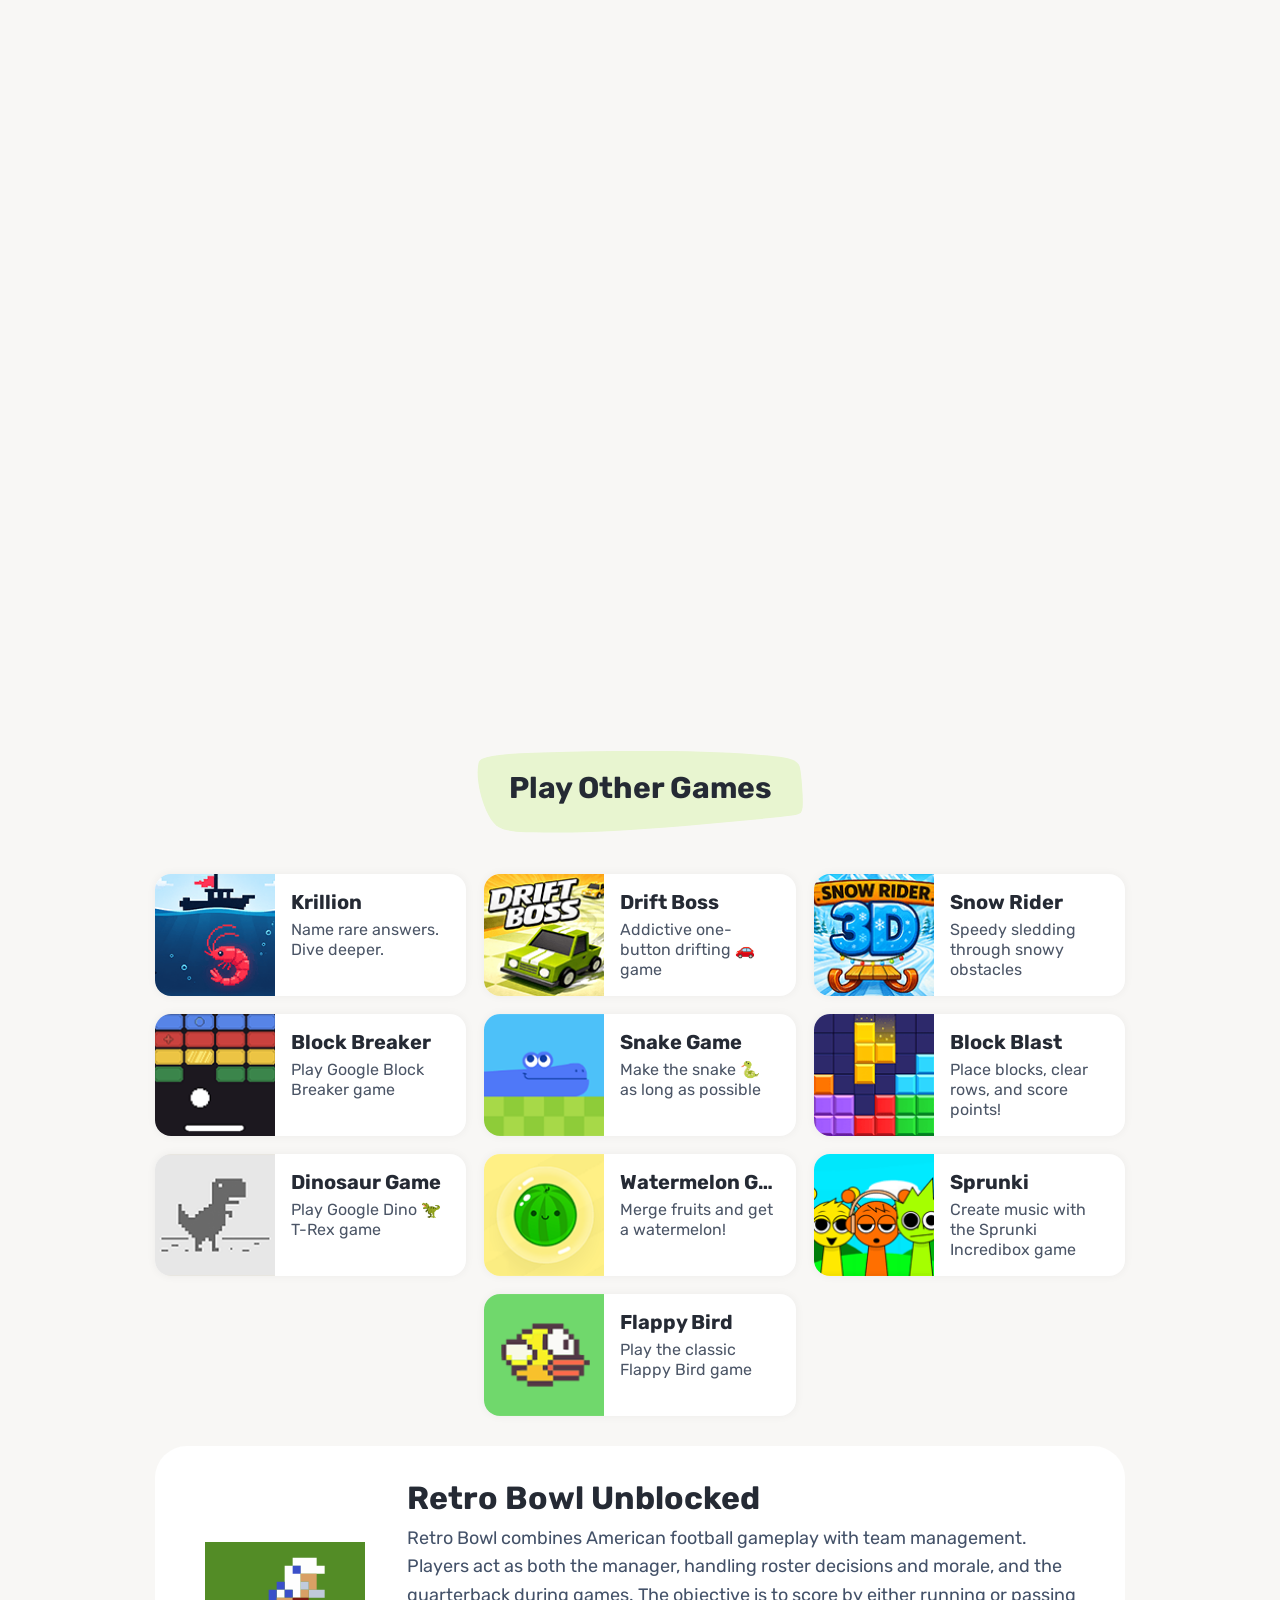
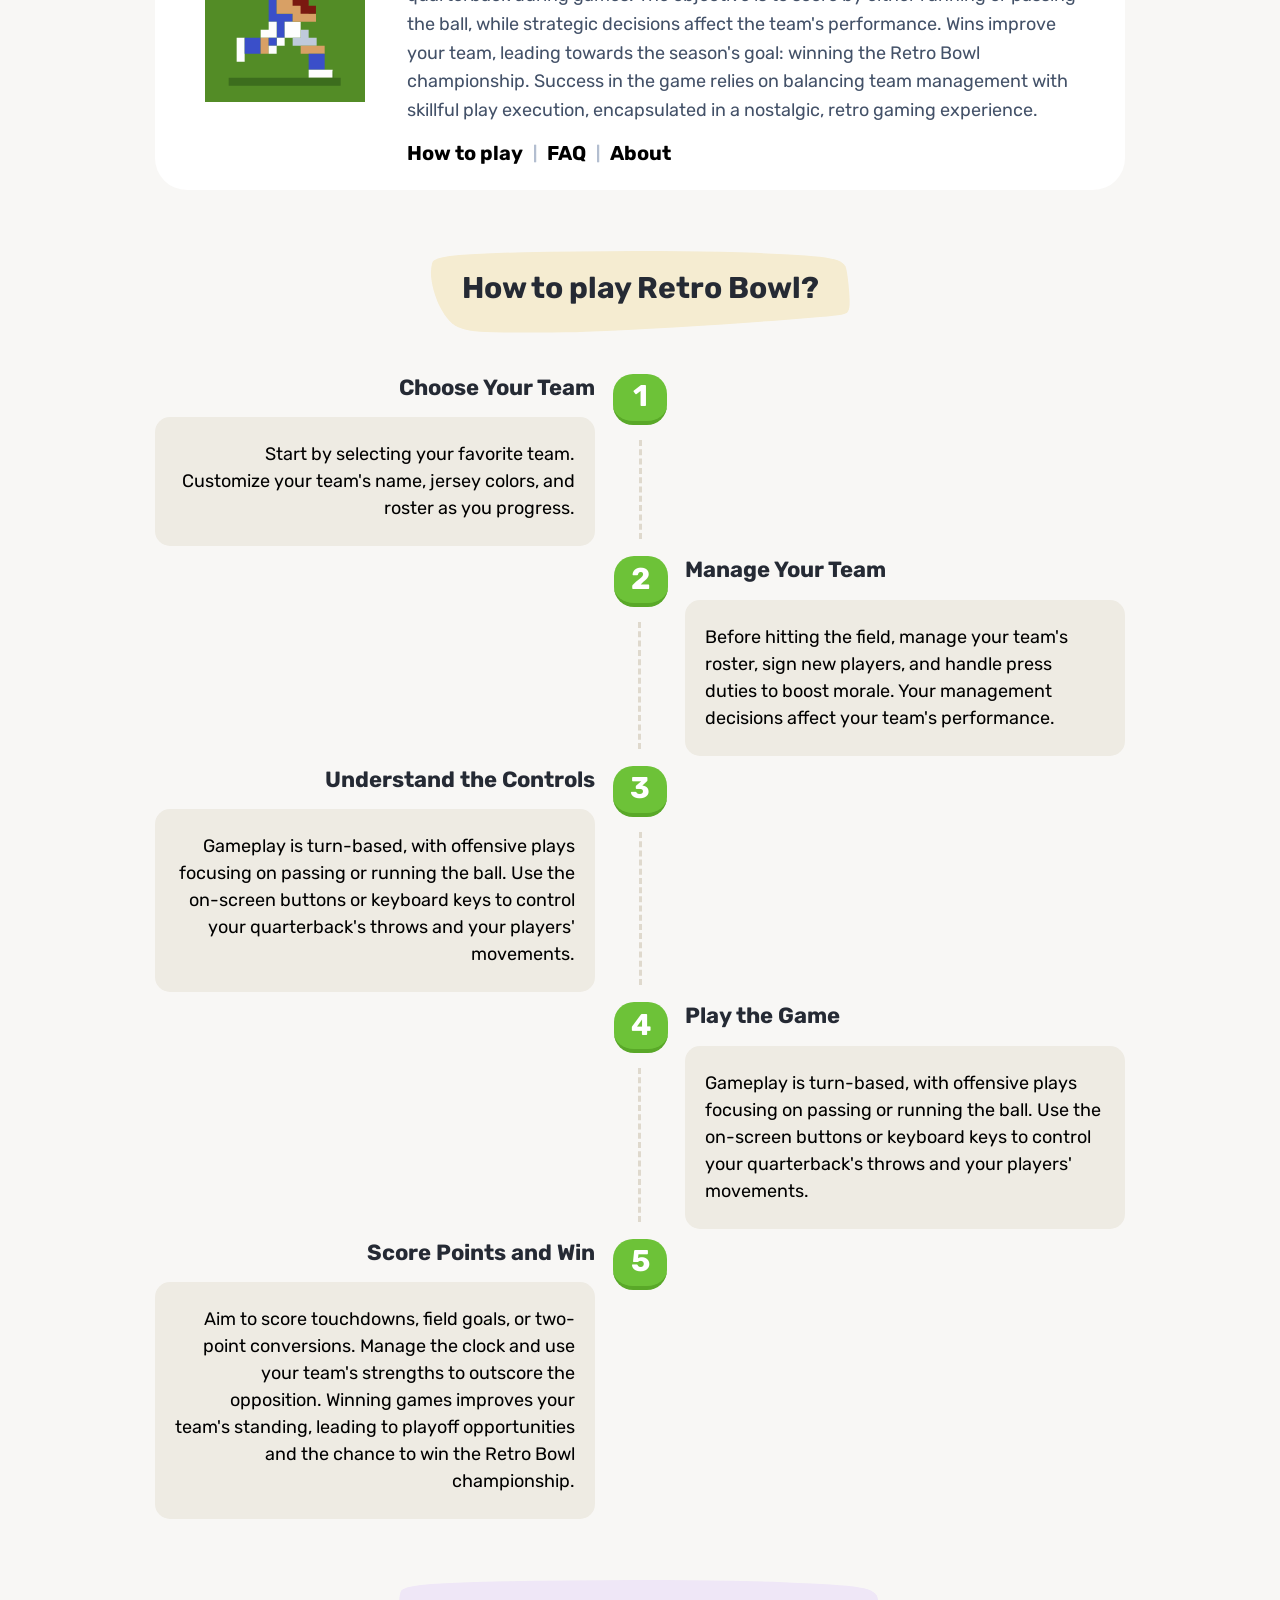
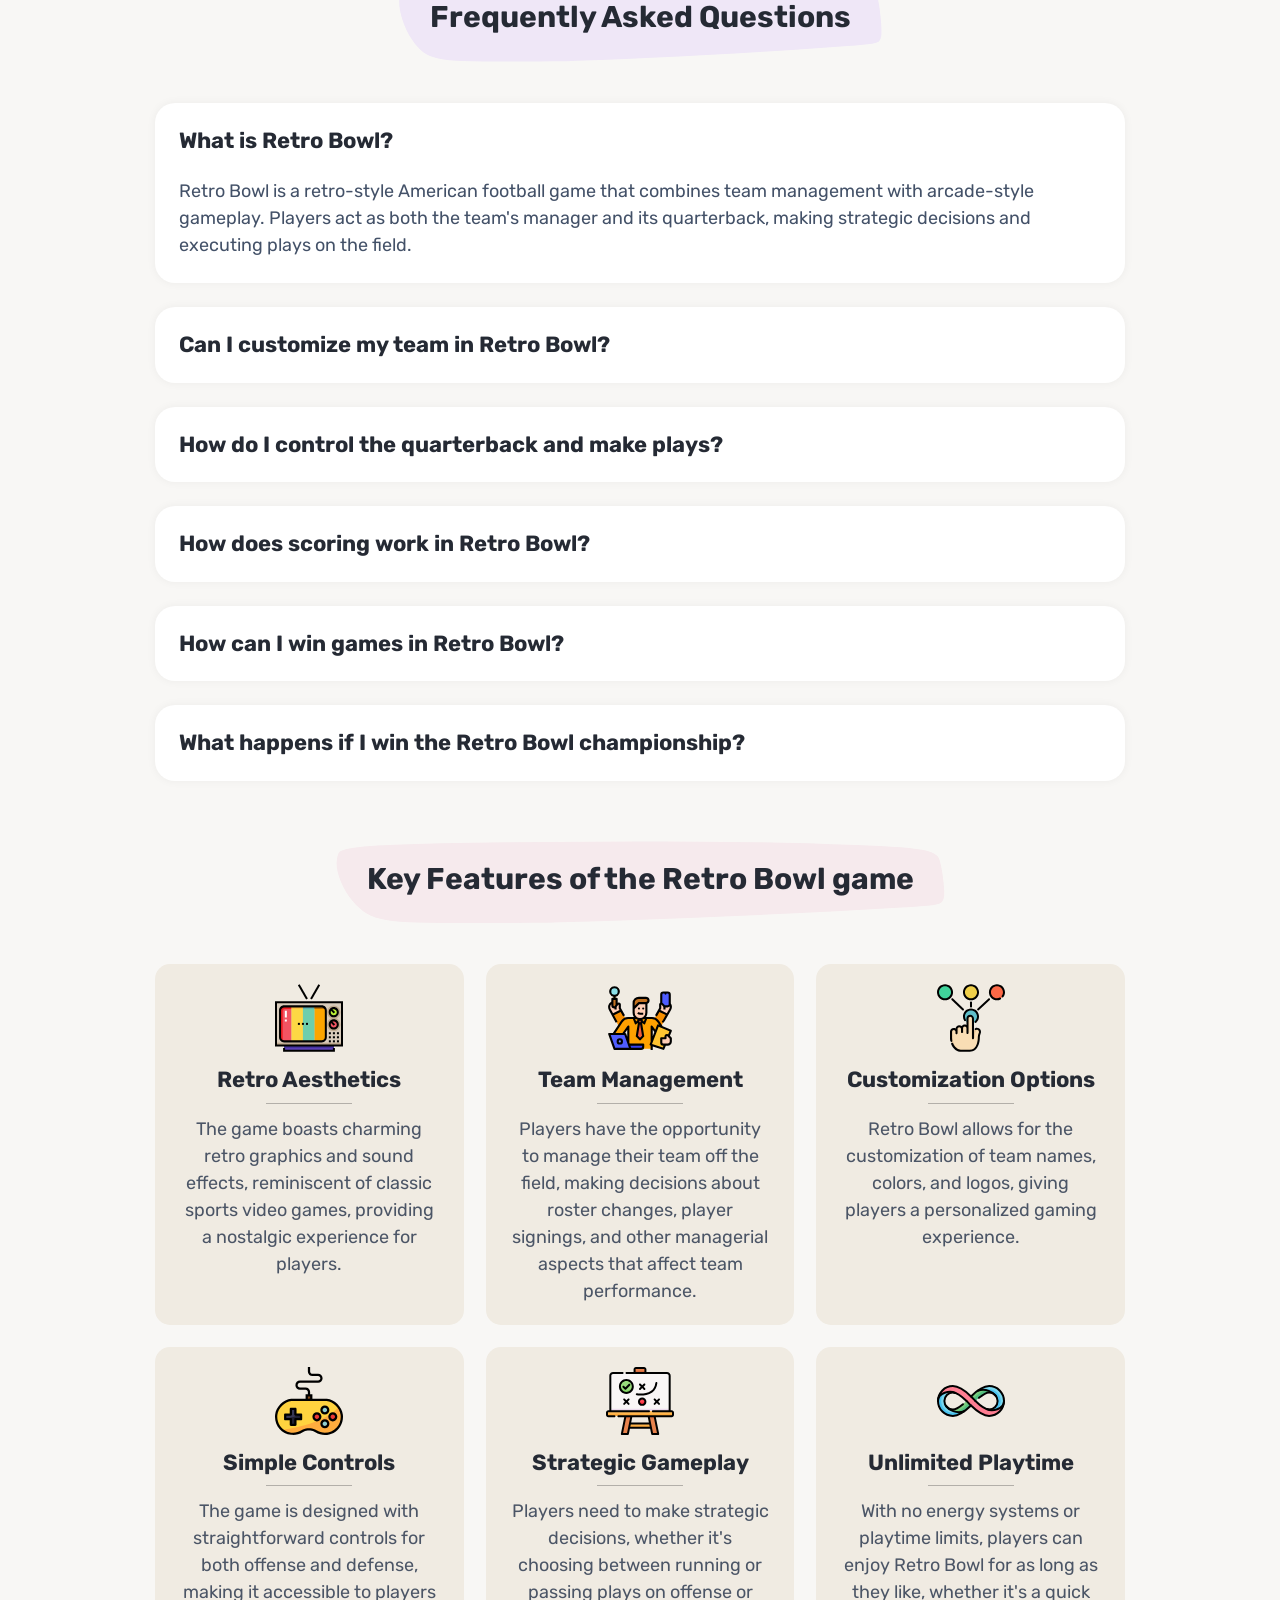
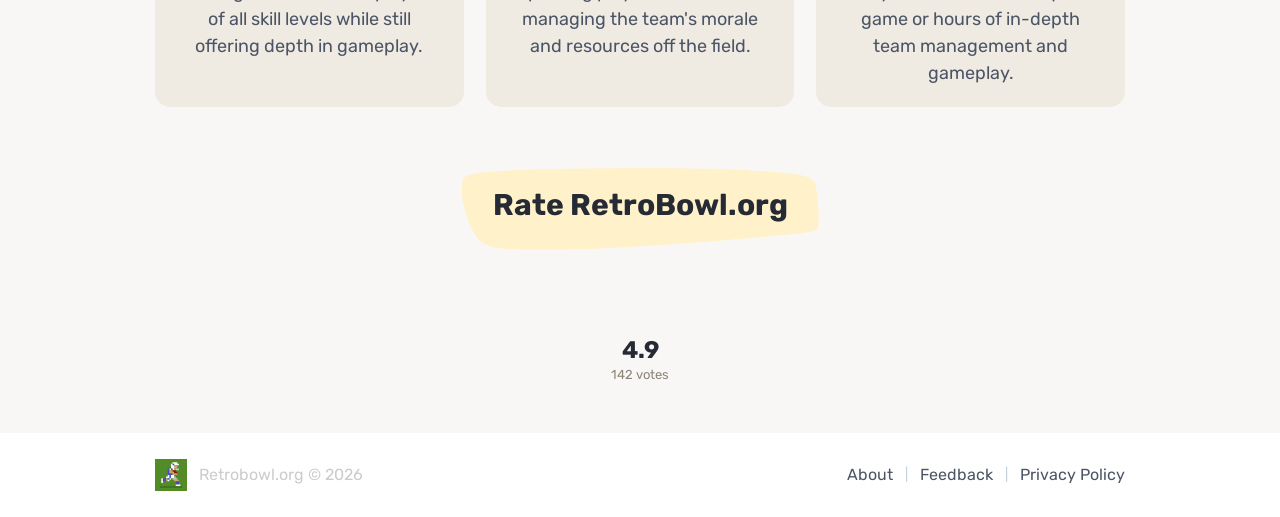
==== index.html @ 57860665 "Retro" ====
<!DOCTYPE html><html><head><meta charset="utf-8"><meta name="download_date" content="2026-11-13T19:57:26.843Z"/>
    <meta http-equiv="X-UA-Compatible" content="IE=edge">
    <meta name="viewport" content="width=device-width, initial-scale=1.0">
    <title>Retro Bowl - Play Unblocked Game</title>
    <meta name="description" content="Play Retro Bowl unblocked! Dive into Retro Bowl, a captivating blend of classic arcade football and strategic team management. Lead your team to victory in the season!">
    <meta name="keywords" content="retro, bowl, game, play, online, free, unblocked, college">


    <link rel="apple-touch-icon" sizes="180x180" href="https://retrobowl.org/assets/img/favicon/apple-touch-icon.png">
    <link rel="icon" type="image/png" sizes="32x32" href="https://retrobowl.org/assets/img/favicon/favicon-32x32.png">
    <link rel="icon" type="image/png" sizes="16x16" href="https://retrobowl.org/assets/img/favicon/favicon-16x16.png">
    <link rel="manifest" href="https://retrobowl.org/assets/img/favicon/site.webmanifest">
    <link rel="mask-icon" href="https://retrobowl.org/assets/img/favicon/safari-pinned-tab.svg" color="#538c26">
    <meta name="msapplication-TileColor" content="#538c26">
    <meta name="theme-color" content="#538c26">

    <meta property="og:title" content="Retro Bowl - Play Unblocked Game">
    <meta property="og:description" content="Play Retro Bowl unblocked! Dive into Retro Bowl, a captivating blend of classic arcade football and strategic team management. Lead your team to victory in the season!">
    <meta property="og:locale" content="en">
    <meta property="og:type" content="website">
    <meta property="og:url" content="https://retrobowl.org">
    <meta property="og:site_name" content="Retro Bowl - Play Unblocked Game">
    <meta property="og:width" content="1024">
    <meta property="og:height" content="1024">
    <meta property="og:image" content="https://retrobowl.org/assets/img/retro-bowl.png">
    <meta name="twitter:card" content="summary">
    <meta name="twitter:title" content="Retro Bowl - Play Unblocked Game">
    <meta name="twitter:description" content="Play Retro Bowl unblocked! Dive into Retro Bowl, a captivating blend of classic arcade football and strategic team management. Lead your team to victory in the season!">
    <meta name="twitter:image" content="https://retrobowl.org/assets/img/retro-bowl.png">

    <meta name="csrf-token" content="IrHgqVJSKPPcxCTPTAILhW0aEjHxbLP4xYvp3DHg">

    <script src="../_external/ajax.googleapis.com/ajax/libs/jquery/3.7.1/jquery.min.js"></script>
    <link href="assets/css/vendor.min.v1.18.css" rel="stylesheet">
    <link href="assets/css/app.v1.18.css" rel="stylesheet">


    <script async="" src="../_external/pagead2.googlesyndication.com/pagead/js/adsbygoogle.client_ca-pub-1851068468056357.js"></script>

    <!-- Google tag (gtag.js) -->
    <script async="" src="../_external/www.googletagmanager.com/gtag/js.id_G-F2WD2XCNN9.js"></script>
    <script>
      window.dataLayer = window.dataLayer || [];
      function gtag(){dataLayer.push(arguments);}
      gtag('js', new Date());
    
      gtag('config', 'G-F2WD2XCNN9');
    </script>

    <script type="application/ld+json">
{
    "@context": "http://schema.org",
    "@type": "Product",
    "brand": "https://retrobowl.org",
    "name": "Retro Bowl - Play Unblocked Game",
    "description": "Play Retro Bowl unblocked! Dive into Retro Bowl, a captivating blend of classic arcade football and strategic team management. Lead your team to victory in the season!",
    "category": "Productivity",
    "image": "https://retrobowl.org/assets/img/retro-bowl.png",
    "aggregateRating": {
        "@type": "AggregateRating",
        "worstRating": "1",
        "bestRating": "5"
                    ,"ratingValue": "4.9",
        "ratingCount": "142"
                }
    }
</script>
</head>
<body>

    <div class="wrapper">

        
<script type="application/ld+json">
    {
        "@context": "https://schema.org",
        "@graph": [
            {
                "@type": "Organization",
                "@id": "https://retrobowl.org/#organization",
                "name": "Retro Bowl",
                "url": "https://retrobowl.org/",
                "sameAs": []
            },
            {
                "@type": "WebSite",
                "@id": "https://retrobowl.org/#website",
                "url": "https://retrobowl.org/",
                "name": "Retro Bowl",
                "publisher": {
                    "@id": "https://retrobowl.org/#organization"
                }
            },
            {
                "@type": "WebPage",
                "@id": "https://retrobowl.org#webpage",
                "url": "https://retrobowl.org",
                "inLanguage": "en",
                "name": "Retro Bowl Unblocked",
                "isPartOf": {
                    "@id": "https://retrobowl.org#website"
                },
                "image": {
                    "@type": "ImageObject",
                    "@id": "https://retrobowl.org#primaryimage",
                    "url": "https://retrobowl.org/assets/img/retro-bowl.png",
                    "width": 1024,
                    "height": 1024
                },
                "primaryImageOfPage": {
                    "@id": "https://retrobowl.org#primaryimage"
                },
                "datePublished": "2021-04-12T19:42:27-12:00",
                "description": "Retro Bowl combines American football gameplay with team management. Players act as both the manager, handling roster decisions and morale, and the quarterback during games. The objective is to score by either running or passing the ball, while strategic decisions affect the team&#039;s performance. Wins improve your team, leading towards the season&#039;s goal: winning the Retro Bowl championship. Success in the game relies on balancing team management with skillful play execution, encapsulated in a nostalgic, retro gaming experience."
            }
        ]
    }
</script>

<script type="application/ld+json">
    {
        "@context": "http://schema.org",
        "@type": "HowTo",
        "name": "How to play Retro Bowl?",
        "url": "https://retrobowl.org",
        "inLanguage": "https://retrobowl.org",
        "image": {
            "@type": "ImageObject",
            "url": "https://retrobowl.org/assets/img/retro-bowl.png"
        },
        "step": [
            {
                "@type": "HowToStep",
                "position": 1,
                "name": "Choose Your Team",
                "text": "Start by selecting your favorite team. Customize your team&#039;s name, jersey colors, and roster as you progress."
            },
            {
                "@type": "HowToStep",
                "position": 2,
                "name": "Manage Your Team",
                "text": "Before hitting the field, manage your team&#039;s roster, sign new players, and handle press duties to boost morale. Your management decisions affect your team&#039;s performance."
            },
            {
                "@type": "HowToStep",
                "position": 3,
                "name": "Understand the Controls",
                "text": "Gameplay is turn-based, with offensive plays focusing on passing or running the ball. Use the on-screen buttons or keyboard keys to control your quarterback&#039;s throws and your players&#039; movements."
            },
            {
                "@type": "HowToStep",
                "position": 4,
                "name": "Play the Game",
                "text": "On offense, decide between running or passing plays. On defense, the game simulates the outcome, but your offensive strategy and team management influence your defense indirectly."
            },
            {
                "@type": "HowToStep",
                "position": 5,
                "name": "Score Points and Win",
                "text": "Aim to score touchdowns, field goals, or two-point conversions. Manage the clock and use your team&#039;s strengths to outscore the opposition. Winning games improves your team&#039;s standing, leading to playoff opportunities and the chance to win the Retro Bowl championship."
            }
        ]
    }
</script>

<script type="application/ld+json">
    {
        "@context": "https://schema.org",
        "@type": "FAQPage",
        "mainEntity": [
            {
                "@type": "Question",
                "name": "What is Retro Bowl?",
                "acceptedAnswer": {
                    "@type": "Answer",
                    "text": "Retro Bowl is a retro-style American football game that combines team management with arcade-style gameplay. Players act as both the team's manager and its quarterback, making strategic decisions and executing plays on the field."
                }
            },
            {
                "@type": "Question",
                "name": "Can I customize my team in Retro Bowl?",
                "acceptedAnswer": {
                    "@type": "Answer",
                    "text": "Yes, you can customize your team by selecting your favorite team, changing the team's name, colors, and managing the roster. This includes signing new players and making trades to improve your team."
                }
            },
            {
                "@type": "Question",
                "name": "How do I control the quarterback and make plays?",
                "acceptedAnswer": {
                    "@type": "Answer",
                    "text": "Use the on-screen buttons or keyboard arrows to control the quarterback. For passing plays, aim and swipe or click to throw the ball to your receivers. For running plays, control the player with the ball using directional inputs."
                }
            },
            {
                "@type": "Question",
                "name": "How does scoring work in Retro Bowl?",
                "acceptedAnswer": {
                    "@type": "Answer",
                    "text": "Scoring in Retro Bowl follows standard American football rules. Touchdowns score 6 points, with an option for an extra point field goal or a two-point conversion. Field goals score 3 points."
                }
            },
            {
                "@type": "Question",
                "name": "How can I win games in Retro Bowl?",
                "acceptedAnswer": {
                    "@type": "Answer",
                    "text": "Winning games requires a balance of effective team management, strategic play-calling, and skillful execution of plays. Score more points than the opposition by the end of the game to win."
                }
            },
            {
                "@type": "Question",
                "name": "What happens if I win the Retro Bowl championship?",
                "acceptedAnswer": {
                    "@type": "Answer",
                    "text": "Winning the Retro Bowl championship rewards you with a trophy and enhances your team's prestige. It also unlocks new challenges and opportunities to build an even stronger team for future seasons."
                }
            }
        ]
    }
</script>

<div class="wrapper__content">
    <style>
        body {
            color: #ccc;
            margin: 0;
            padding: 0;
            border: 0;
        }

        canvas {
            image-rendering: optimizeSpeed;
            -webkit-interpolation-mode: nearest-neighbor;
            -ms-touch-action: none;
            margin: 0;
            padding: 0;
            border: 0;
        }

        :-webkit-full-screen #canvas {
            width: 100%;
            height: 100%;
        }

        div.gm4html5_div_class {
            margin: 0;
            border: 0;
            position: relative;
            padding: 0 0 56.25%;
        }

        /* START - Login Dialog Box */
        div.gm4html5_login {
            padding: 20px;
            position: absolute;
            border: solid 2px #000;
            background-color: #404040;
            color: #0f0;
            border-radius: 15px;
            box-shadow: #101010 20px 20px 40px;
        }

        div.gm4html5_cancel_button {
            float: right;
        }

        div.gm4html5_login_button {
            float: left;
        }

        div.gm4html5_login_header {
            text-align: center;
        }

        /* END - Login Dialog Box */
        :-webkit-full-screen {
            width: 100%;
            height: 100%;
        }
    </style>

    <div class="gm4html5_div_class" id="gm4html5_div_id">
        <img src="html5game/splash.png" id="GM4HTML5_loadingscreen" alt="GameMaker:HTML5 loading screen" style="display:none;
  position: absolute;
  inset: 50% -50% -50% 50%;
  transform: translate(-50%, -50%);">
        <!-- Create the canvas element the game draws to -->
        <canvas id="canvas" width="960" height="540" style="
  position: absolute;
  inset: 50% -50% -50% 50%;
  transform: translate(-50%, -50%);">
            <p>Your browser doesn't support HTML5 canvas.</p>
        </canvas>
    </div>

    <!-- Run the game code -->
    <script type="text/javascript" src="html5game/RetroBowl.WAEAC_3633155445.js"></script>
    <script>window.onload = GameMaker_Init;</script>

        
    <!-- other games -->
        <section class="other-games section-indent" id="other-games" style="padding-top:0;">
            <div class="container">
                <div class="section-heading" style="background: #e8f5d0;">
                    <h2 class="section-heading__title">Play Other Games</h2>
                </div>
                <div class="other-games__wrapper">
                    <a href="https://krillion.game/" class="other-games__item" target="_blank">
                        <picture class="other-games__img">
                            <img src="assets/img/krillion-play.png" alt="Krillion">
                        </picture>
                        <div class="other-games__body">
                            <span class="other-games__title">Krillion</span>
                            <span class="other-games__description">Name rare answers. Dive deeper.</span>
                        </div>
                    </a>
                    <a href="https://driftboss.org/" class="other-games__item" target="_blank">
                        <picture class="other-games__img">
                            <img src="assets/img/drift-boss-play.png" alt="Drift Boss">
                        </picture>
                        <div class="other-games__body">
                            <span class="other-games__title">Drift Boss</span>
                            <span class="other-games__description">Addictive one-button drifting 🚗 game</span>
                        </div>
                    </a>
                    <a href="https://snowrider.com/" class="other-games__item" target="_blank">
                        <picture class="other-games__img">
                            <img src="assets/img/snow-rider-play.png" alt="Snow Rider">
                        </picture>
                        <div class="other-games__body">
                            <span class="other-games__title">Snow Rider</span>
                            <span class="other-games__description">Speedy sledding through snowy obstacles</span>
                        </div>
                    </a>
                    <a href="https://blockbreaker.io/" class="other-games__item" target="_blank">
                        <picture class="other-games__img">
                            <img src="assets/img/block-breaker-play.png" alt="Block Breaker">
                        </picture>
                        <div class="other-games__body">
                            <span class="other-games__title">Block Breaker</span>
                            <span class="other-games__description">Play Google Block Breaker game</span>
                        </div>
                    </a>
                    <a href="https://snakegame.org/" class="other-games__item" target="_blank">
                        <picture class="other-games__img">
                            <img src="assets/img/google-snake-play.png" alt="Google Snake">
                        </picture>
                        <div class="other-games__body">
                            <span class="other-games__title">Snake Game</span>
                            <span class="other-games__description">Make the snake 🐍 as long as possible</span>
                        </div>
                    </a>
                    <a href="https://blockblast.game/" class="other-games__item" target="_blank">
                        <picture class="other-games__img">
                            <img src="assets/img/block-blast-play.png" alt="Block Blast">
                        </picture>
                        <div class="other-games__body">
                            <span class="other-games__title">Block Blast</span>
                            <span class="other-games__description">Place blocks, clear rows, and score points!</span>
                        </div>
                    </a>
                    <a href="https://dinosaur.gg/" class="other-games__item" target="_blank">
                        <picture class="other-games__img">
                            <img src="assets/img/dinosaur-play.png" alt="Dinosaur Game">
                        </picture>
                        <div class="other-games__body">
                            <span class="other-games__title">Dinosaur Game</span>
                            <span class="other-games__description">Play Google Dino 🦖 T-Rex game</span>
                        </div>
                    </a>
                    <a href="https://watermelongame.com/" class="other-games__item" target="_blank">
                        <picture class="other-games__img">
                            <img src="assets/img/watermelon-play.png" alt="Watermelon Game">
                        </picture>
                        <div class="other-games__body">
                            <span class="other-games__title">Watermelon Game</span>
                            <span class="other-games__description">Merge fruits and get a watermelon!</span>
                        </div>
                    </a>
                    <a href="https://sprunki.gg/" class="other-games__item" target="_blank">
                        <picture class="other-games__img">
                            <img src="assets/img/sprunki-play.png" alt="Sprunki Incredibox">
                        </picture>
                        <div class="other-games__body">
                            <span class="other-games__title">Sprunki</span>
                            <span class="other-games__description">Create music with the Sprunki Incredibox game</span>
                        </div>
                    </a>
                    <a href="https://flappybird.gg/" class="other-games__item" target="_blank">
                        <picture class="other-games__img">
                            <img src="assets/img/flappy-bird-play.png" alt="Flappy Bird">
                        </picture>
                        <div class="other-games__body">
                            <span class="other-games__title">Flappy Bird</span>
                            <span class="other-games__description">Play the classic Flappy Bird game</span>
                        </div>
                    </a>
                </div>
            </div>
        </section>
        <!-- end of other games -->
    <!-- description -->
    <section class="description section-indent-sm" id="description">
        <div class="container">
            <div class="description__wrapper">
                <picture class="description__img">
                    <img src="assets/img/logo.svg" alt="Retro Bowl">
                </picture>
                <div class="description__body">
                    <h1 class="description__title">Retro Bowl Unblocked</h1>
                    <p class="description__description">Retro Bowl combines American football gameplay with team management. Players act as both the manager, handling roster decisions and morale, and the quarterback during games. The objective is to score by either running or passing the ball, while strategic decisions affect the team's performance. Wins improve your team, leading towards the season's goal: winning the Retro Bowl championship. Success in the game relies on balancing team management with skillful play execution, encapsulated in a nostalgic, retro gaming experience.</p>
                    <ul class="description__list">
                        <li class="description__list-item">
                            <a href="index.html" class="description__link">How to play</a>
                        </li>
                        <li class="description__list-item">
                            <a href="index.html" class="description__link">FAQ</a>
                        </li>
                        <li class="description__list-item">
                            <a href="about.html" class="description__link">About</a>
                        </li>
                    </ul>
                </div>
            </div>
        </div>
    </section>
    <!-- end of description -->

    <!-- how to play -->
    <section class="how-to section-indent" id="how-to">
        <div class="container">
            <div class="section-heading" style="background: #f5ecd1;">
                <h2 class="section-heading__title">How to play Retro Bowl?</h2>
            </div>
            <ul class="how-to__wrapper">
                <li class="how-to__item">
                    <div class="how-to__elem">
                        <h3 class="how-to__title">Choose Your Team</h3>
                        <div class="how-to__content">
                            <p class="how-to__description">Start by selecting your favorite team. Customize your team's name, jersey colors, and roster as you progress.</p>
                        </div>
                    </div>
                </li>
                <li class="how-to__item">
                    <div class="how-to__elem">
                        <h3 class="how-to__title">Manage Your Team</h3>
                        <div class="how-to__content">
                            <p class="how-to__description">Before hitting the field, manage your team's roster, sign new players, and handle press duties to boost morale. Your management decisions affect your team's performance.</p>
                        </div>
                    </div>
                </li>
                <li class="how-to__item">
                    <div class="how-to__elem">
                        <h3 class="how-to__title">Understand the Controls</h3>
                        <div class="how-to__content">
                            <p class="how-to__description">Gameplay is turn-based, with offensive plays focusing on passing or running the ball. Use the on-screen buttons or keyboard keys to control your quarterback's throws and your players' movements.</p>
                        </div>
                    </div>
                </li>
                <li class="how-to__item">
                    <div class="how-to__elem">
                        <h3 class="how-to__title">Play the Game</h3>
                        <div class="how-to__content">
                            <p class="how-to__description">Gameplay is turn-based, with offensive plays focusing on passing or running the ball. Use the on-screen buttons or keyboard keys to control your quarterback's throws and your players' movements.</p>
                        </div>
                    </div>
                </li>
                <li class="how-to__item">
                    <div class="how-to__elem">
                        <h3 class="how-to__title">Score Points and Win</h3>
                        <div class="how-to__content">
                            <p class="how-to__description">Aim to score touchdowns, field goals, or two-point conversions. Manage the clock and use your team's strengths to outscore the opposition. Winning games improves your team's standing, leading to playoff opportunities and the chance to win the Retro Bowl championship.</p>
                        </div>
                    </div>
                </li>
            </ul>
        </div>
    </section>
    <!-- end of how to play -->

    <!-- faq -->
    <section class="faq section-indent" id="faq">
        <div class="container">
            <div class="section-heading" style="background: #efe7f7;">
                <h2 class="section-heading__title">Frequently Asked Questions</h2>
            </div>
            <div class="faq__wrapper">
                <div class="accordeon faq__item is--open">
                    <h3 class="accordeon__trigger">What is Retro Bowl?</h3>
                    <div class="accordeon__wrapper" style="display: block;">
                        <div class="accordeon__content">
                            Retro Bowl is a retro-style American football game that combines team management with arcade-style gameplay. Players act as both the team's manager and its quarterback, making strategic decisions and executing plays on the field.
                        </div>
                    </div>
                </div>
                <div class="accordeon faq__item">
                    <h3 class="accordeon__trigger">Can I customize my team in Retro Bowl?</h3>
                    <div class="accordeon__wrapper">
                        <div class="accordeon__content">
                            Yes, you can customize your team by selecting your favorite team, changing the team's name, colors, and managing the roster. This includes signing new players and making trades to improve your team.
                        </div>
                    </div>
                </div>
                <div class="accordeon faq__item">
                    <h3 class="accordeon__trigger">How do I control the quarterback and make plays?</h3>
                    <div class="accordeon__wrapper">
                        <div class="accordeon__content">
                            Use the on-screen buttons or keyboard arrows to control the quarterback. For passing plays, aim and swipe or click to throw the ball to your receivers. For running plays, control the player with the ball using directional inputs.
                        </div>
                    </div>
                </div>
                <div class="accordeon faq__item">
                    <h3 class="accordeon__trigger">How does scoring work in Retro Bowl?</h3>
                    <div class="accordeon__wrapper">
                        <div class="accordeon__content">
                            Scoring in Retro Bowl follows standard American football rules. Touchdowns score 6 points, with an option for an extra point field goal or a two-point conversion. Field goals score 3 points.
                        </div>
                    </div>
                </div>
                <div class="accordeon faq__item">
                    <h3 class="accordeon__trigger">How can I win games in Retro Bowl?</h3>
                    <div class="accordeon__wrapper">
                        <div class="accordeon__content">
                            Winning games requires a balance of effective team management, strategic play-calling, and skillful execution of plays. Score more points than the opposition by the end of the game to win.
                        </div>
                    </div>
                </div>
                <div class="accordeon faq__item">
                    <h3 class="accordeon__trigger">What happens if I win the Retro Bowl championship?</h3>
                    <div class="accordeon__wrapper">
                        <div class="accordeon__content">
                            Winning the Retro Bowl championship rewards you with a trophy and enhances your team's prestige. It also unlocks new challenges and opportunities to build an even stronger team for future seasons.
                        </div>
                    </div>
                </div>
            </div>
        </div>
    </section>
    <!-- end of faq -->

    <!-- features -->
    <section class="features section-indent" id="features">
        <div class="container">
            <div class="section-heading" style="background: #f6eaed;">
                <h2 class="section-heading__title">Key Features of the Retro Bowl game</h2>
            </div>
            <div class="features__wrapper">
                <article class="features__item">
                    <picture class="features__img">
                        <img src="assets/img/feature-01.svg" alt="Retro Aesthetics" title="Retro Aesthetics">
                    </picture>
                    <div class="features__body">
                        <h3 class="features__title">Retro Aesthetics</h3>
                        <p class="features__description">The game boasts charming retro graphics and sound effects, reminiscent of classic sports video games, providing a nostalgic experience for players.</p>
                    </div>
                </article>
                <article class="features__item">
                    <picture class="features__img">
                        <img src="assets/img/feature-02.svg" alt="Team Management" title="Team Management">
                    </picture>
                    <div class="features__body">
                        <h3 class="features__title">Team Management</h3>
                        <p class="features__description">Players have the opportunity to manage their team off the field, making decisions about roster changes, player signings, and other managerial aspects that affect team performance.</p>
                    </div>
                </article>
                <article class="features__item">
                    <picture class="features__img">
                        <img src="assets/img/feature-03.svg" alt="Customization Options" title="Customization Options">
                    </picture>
                    <div class="features__body">
                        <h3 class="features__title">Customization Options</h3>
                        <p class="features__description">Retro Bowl allows for the customization of team names, colors, and logos, giving players a personalized gaming experience.</p>
                    </div>
                </article>
                <article class="features__item">
                    <picture class="features__img">
                        <img src="assets/img/feature-04.svg" alt="Simple Controls" title="Simple Controls">
                    </picture>
                    <div class="features__body">
                        <h3 class="features__title">Simple Controls</h3>
                        <p class="features__description">The game is designed with straightforward controls for both offense and defense, making it accessible to players of all skill levels while still offering depth in gameplay.</p>
                    </div>
                </article>
                <article class="features__item">
                    <picture class="features__img">
                        <img src="assets/img/feature-05.svg" alt="Strategic Gameplay" title="Strategic Gameplay">
                    </picture>
                    <div class="features__body">
                        <h3 class="features__title">Strategic Gameplay</h3>
                        <p class="features__description">Players need to make strategic decisions, whether it's choosing between running or passing plays on offense or managing the team's morale and resources off the field.</p>
                    </div>
                </article>
                <article class="features__item">
                    <picture class="features__img">
                        <img src="assets/img/feature-06.svg" alt="Unlimited Playtime" title="Unlimited Playtime">
                    </picture>
                    <div class="features__body">
                        <h3 class="features__title">Unlimited Playtime</h3>
                        <p class="features__description">With no energy systems or playtime limits, players can enjoy Retro Bowl for as long as they like, whether it's a quick game or hours of in-depth team management and gameplay.</p>
                    </div>
                </article>
            </div>
        </div>
    </section>
    <!-- end of features -->

    <!-- rating -->
<section class="rating section-indent" id="rating">
    <div class="container">
        <div class="section-heading" style="background: #fff2cb;">
            <h2 class="section-heading__title">Rate RetroBowl.org</h2>
        </div>
        <div class="rating__wrapper">
            <div class="rating-select rating__select starability-basic" data-section="index">
                <input type="radio" id="star5" name="rating" value="5" class="rating-select__input" autocomplete="off">
                <label for="star5" title="Excellent" class="rating-select__label"></label>
                <input type="radio" id="star4" name="rating" value="4" class="rating-select__input" autocomplete="off">
                <label for="star4" title="Good" class="rating-select__label"></label>
                <input type="radio" id="star3" name="rating" value="3" class="rating-select__input" autocomplete="off">
                <label for="star3" title="Average" class="rating-select__label"></label>
                <input type="radio" id="star2" name="rating" value="2" class="rating-select__input" autocomplete="off">
                <label for="star2" title="Poor" class="rating-select__label"></label>
                <input type="radio" id="star1" name="rating" value="1" class="rating-select__input" autocomplete="off">
                <label for="star1" title="Awful" class="rating-select__label"></label>
            </div>
            <div class="rating__group">
                <span class="rating__value">4.9</span>
                <span class="rating__help"><span>142</span> votes</span>
            </div>
        </div>
    </div>
</section>
<!-- end of rating -->




</div>

        <footer class="footer" id="footer">
    <div class="container">
        <div class="footer__wrapper">
            <div class="footer__inner">
                <picture class="footer__logotype">
                    <img src="assets/img/logo.svg" alt="Retro Bowl">
                </picture>
                <p class="footer__copyright">Retrobowl.org © 2026</p>
            </div>
            <ul class="footer__list">
                <li class="footer__item">
                    <a href="about.html" class="footer__link">About</a>
                </li>
                <li class="footer__item">
                    <a href="mailto:hello@retrobowl.org?subject=Retro Bowl" class="footer__link">Feedback</a>
                </li>
                <li class="footer__item">
                    <a href="privacy-policy.html" class="footer__link">Privacy Policy</a>
                </li>
            </ul>
        </div>
    </div>
</footer>    </div>

    
</body>
---- assets/css/app.v1.18.css ----
body {
    position: relative;
    overflow-x: hidden;
    font-family: "Rubik", sans-serif;
    font-size: 16px;
    line-height: 1.25;
    background: #f8f7f5;
}
ul,
ol,
li {
    display: block;
    padding: 0;
    margin: 0;
    list-style: none;
}
h1,
h2,
h3,
h4,
h5,
h6 {
    margin: 0;
    font-weight: normal;
    line-height: 1.25;
}
p {
    margin: 0;
}
b,
strong {
    font-weight: 500;
}
a {
    display: inline-block;
    color: #4b5566;
    text-decoration: none;
    -webkit-transition: all 0.25s ease-in-out;
    transition: all 0.25s ease-in-out;
}
a:hover {
    text-decoration: none;
    color: #4b5566;
}
a:active {
    color: #4b5566;
}
input[type="number"] {
    -moz-appearance: textfield;
}
input[type="number"]::-webkit-outer-spin-button,
input[type="number"]::-webkit-inner-spin-button {
    display: none;
    -webkit-appearance: none;
    appearance: none;
    margin: 0;
}
picture {
    display: block;
}
img {
    max-width: 100%;
}
svg {
    -webkit-transition: all 0.25s ease-in-out;
    transition: all 0.25s ease-in-out;
}
.container {
    margin: 0 auto;
    padding: 0 20px;
    max-width: 1010px;
    width: 100%;
}
.breadcrumb__list {
    display: -webkit-box;
    display: -ms-flexbox;
    display: flex;
    -webkit-box-align: center;
    -ms-flex-align: center;
    align-items: center;
    width: -webkit-fit-content;
    width: -moz-fit-content;
    width: fit-content;
}
.breadcrumb__item {
    display: -webkit-box;
    display: -ms-flexbox;
    display: flex;
    -webkit-box-align: center;
    -ms-flex-align: center;
    align-items: center;
}
.breadcrumb__item:last-child .breadcrumb__link {
    color: #858fa0;
}
.breadcrumb__item:last-child .breadcrumb__link:hover {
    color: #858fa0;
}
.breadcrumb__item + .breadcrumb__item::before {
    content: ">";
    display: block;
    margin: 0 10px;
    width: -webkit-fit-content;
    width: -moz-fit-content;
    width: fit-content;
    font-size: 16px;
    font-weight: normal;
}
.breadcrumb__link {
    display: block;
    width: -webkit-fit-content;
    width: -moz-fit-content;
    width: fit-content;
    font-size: 16px;
    font-weight: normal;
}
@media screen and (hover: hover) {
    .breadcrumb__link:hover {
        color: #54c80b;
    }
}
.header {
    position: relative;
    z-index: 1;
    background: var(--bg2);
}
.header__wrapper {
    display: -webkit-box;
    display: -ms-flexbox;
    display: flex;
    -webkit-box-align: center;
    -ms-flex-align: center;
    align-items: center;
    -webkit-box-pack: center;
    -ms-flex-pack: center;
    justify-content: center;
    padding: 6px 0;
}
.header__btn {
    display: -webkit-box;
    display: -ms-flexbox;
    display: flex;
    -webkit-box-align: center;
    -ms-flex-align: center;
    align-items: center;
    -webkit-box-pack: center;
    -ms-flex-pack: center;
    justify-content: center;
    padding: 9px 10.5px;
    width: -webkit-fit-content;
    width: -moz-fit-content;
    width: fit-content;
    font-size: 15px;
    font-weight: normal;
    text-align: center;
    color: #252a34;
    background: #e9e5dc;
    border: none;
    border-radius: 8px;
    -webkit-transition: all 0.25s ease-in-out;
    transition: all 0.25s ease-in-out;
}
.header__btn > svg {
    min-width: 20px;
    width: 20px;
    height: 20px;
    color: #252a34;
}
.header__btn > * + * {
    margin-left: 6px;
}
.header__btn:focus {
    outline: none;
}
.header__btn:hover {
    opacity:.7;
}
.header__btn--green {
    background: #ccebcc;
}
.header__btn + .header__btn {
    margin-left: 8px;
}
.footer {
    position: relative;
    z-index: 1;
    margin-top: 50px;
    background: #fff;
}
@media screen and (max-width: 767px) {
    .footer {
        margin-top: 40px;
    }
}
.footer__wrapper {
    display: -webkit-box;
    display: -ms-flexbox;
    display: flex;
    -webkit-box-align: center;
    -ms-flex-align: center;
    align-items: center;
    -webkit-box-pack: justify;
    -ms-flex-pack: justify;
    justify-content: space-between;
    padding: 26px 0;
}
@media screen and (max-width: 1023px) {
    .footer__wrapper {
        -webkit-box-orient: vertical;
        -webkit-box-direction: normal;
        -ms-flex-direction: column;
        flex-direction: column;
    }
}
.footer__inner {
    display: -webkit-box;
    display: -ms-flexbox;
    display: flex;
    -webkit-box-align: center;
    -ms-flex-align: center;
    align-items: center;
    width: -webkit-fit-content;
    width: -moz-fit-content;
    width: fit-content;
}
@media screen and (max-width: 767px) {
    .footer__inner {
        -webkit-box-orient: vertical;
        -webkit-box-direction: normal;
        -ms-flex-direction: column;
        flex-direction: column;
        -webkit-box-align: center;
        -ms-flex-align: center;
        align-items: center;
        text-align: center;
    }
}
.footer__logotype {
    display: block;
    overflow: hidden;
    min-width: 32px;
    width: 32px;
    height: 32px;
}
.footer__logotype img {
    display: block;
    width: 100%;
    height: 100%;
    -o-object-fit: contain;
    object-fit: contain;
}
@media screen and (max-width: 767px) {
    .footer__logotype {
        margin: 0 auto;
    }
}
@media screen and (min-width: 768px) {
    .footer__logotype + .footer__copyright,
    .footer__copyright + .footer__logotype {
        margin-left: 12px;
    }
}
@media screen and (max-width: 767px) {
    .footer__logotype + .footer__copyright,
    .footer__copyright + .footer__logotype {
        margin-top: 12px;
    }
}
.footer__copyright {
    display: block;
    width: -webkit-fit-content;
    width: -moz-fit-content;
    width: fit-content;
    font-size: 16px;
    font-weight: normal;
}
.footer__list {
    display: -webkit-box;
    display: -ms-flexbox;
    display: flex;
    -webkit-box-align: center;
    -ms-flex-align: center;
    align-items: center;
    margin-left: 20px;
    width: -webkit-fit-content;
    width: -moz-fit-content;
    width: fit-content;
}
@media screen and (max-width: 1023px) {
    .footer__list {
        margin: 20px auto 0;
    }
}
@media screen and (max-width: 767px) {
    .footer__list {
        -webkit-box-orient: vertical;
        -webkit-box-direction: normal;
        -ms-flex-direction: column;
        flex-direction: column;
    }
}
@media screen and (min-width: 768px) {
    .footer__item + .footer__item {
        display: -webkit-box;
        display: -ms-flexbox;
        display: flex;
        -webkit-box-align: center;
        -ms-flex-align: center;
        align-items: center;
        margin-left: 12px;
    }
    .footer__item + .footer__item::before {
        content: "|";
        margin-right: 12px;
        font-size: 14px;
        font-weight: normal;
        color: #c8d0dc;
    }
}
@media screen and (max-width: 767px) {
    .footer__item + .footer__item {
        margin-top: 12px;
    }
}
.footer__link {
    display: block;
    width: -webkit-fit-content;
    width: -moz-fit-content;
    width: fit-content;
    font-size: 16px;
    font-weight: normal;
}
@media screen and (hover: hover) {
    .footer__link:hover {
        color: #54c80b;
    }
}
@media screen and (max-width: 767px) {
    .footer__link {
        text-align: center;
    }
}
.scroll-disabled {
    overflow: hidden;
}
.wrapper {
    display: -webkit-box;
    display: -ms-flexbox;
    display: flex;
    -webkit-box-orient: vertical;
    -webkit-box-direction: normal;
    -ms-flex-direction: column;
    flex-direction: column;
    min-height: 100vh;
}
.wrapper__content {
    -webkit-box-flex: 1;
    -ms-flex: 1 1 100%;
    flex: 1 1 100%;
}
.section-indent {
    margin-top: 30px;
    padding-top: 30px;
}
@media screen and (max-width: 767px) {
    .section-indent {
        margin-top: 25px;
        padding-top: 25px;
    }
}
.section-indent-sm {
    margin-top: 15px;
    padding-top: 15px;
}
.section-heading {
    position: relative;
    z-index: 1;
    margin: 0 auto 40px;
    padding: 0 32px 6px;
    width: -webkit-fit-content;
    width: -moz-fit-content;
    width: fit-content;
    text-align: center;
    -webkit-clip-path: polygon(
        12.108% 97.857%,
        12.108% 97.857%,
        10.704% 97.101%,
        9.482% 96.202%,
        8.422% 95.103%,
        7.498% 93.748%,
        6.688% 92.079%,
        5.969% 90.04%,
        5.317% 87.574%,
        4.709% 84.623%,
        4.122% 81.131%,
        3.533% 77.041%,
        3.533% 77.041%,
        2.93% 72.176%,
        2.373% 66.846%,
        1.869% 61.174%,
        1.425% 55.284%,
        1.047% 49.298%,
        0.743% 43.34%,
        0.519% 37.533%,
        0.383% 31.999%,
        0.34% 26.862%,
        0.399% 22.245%,
        0.399% 22.245%,
        0.465% 19.814%,
        0.532% 17.809%,
        0.606% 16.173%,
        0.696% 14.847%,
        0.808% 13.776%,
        0.951% 12.9%,
        1.13% 12.162%,
        1.354% 11.505%,
        1.63% 10.872%,
        1.966% 10.204%,
        1.966% 10.204%,
        3.138% 8.592%,
        4.809% 7.175%,
        7.031% 5.94%,
        9.857% 4.875%,
        13.34% 3.967%,
        17.533% 3.202%,
        22.488% 2.569%,
        28.257% 2.054%,
        34.894% 1.644%,
        42.45% 1.327%,
        42.45% 1.327%,
        48.741% 1.178%,
        54.495% 1.163%,
        59.781% 1.29%,
        64.666% 1.563%,
        69.217% 1.99%,
        73.5% 2.576%,
        77.585% 3.327%,
        81.538% 4.249%,
        85.426% 5.349%,
        89.316% 6.633%,
        89.316% 6.633%,
        91.136% 7.356%,
        92.712% 8.135%,
        94.062% 8.993%,
        95.206% 9.955%,
        96.161% 11.046%,
        96.947% 12.29%,
        97.583% 13.711%,
        98.087% 15.335%,
        98.478% 17.185%,
        98.775% 19.286%,
        98.775% 19.286%,
        98.941% 21.545%,
        99.111% 25.433%,
        99.276% 30.563%,
        99.43% 36.551%,
        99.566% 43.01%,
        99.675% 49.555%,
        99.753% 55.8%,
        99.79% 61.359%,
        99.78% 65.847%,
        99.715% 68.878%,
        99.715% 68.878%,
        99.608% 71.107%,
        99.468% 72.936%,
        99.26% 74.423%,
        98.946% 75.627%,
        98.49% 76.607%,
        97.857% 77.422%,
        97.009% 78.13%,
        95.912% 78.791%,
        94.527% 79.463%,
        92.821% 80.204%,
        92.821% 80.204%,
        87.133% 82.553%,
        81.336% 84.813%,
        75.478% 86.971%,
        69.611% 89.011%,
        63.786% 90.918%,
        58.051% 92.679%,
        52.459% 94.278%,
        47.059% 95.701%,
        41.901% 96.933%,
        37.037% 97.959%,
        37.037% 97.959%,
        34.884% 98.287%,
        32.295% 98.536%,
        29.403% 98.709%,
        26.346% 98.805%,
        23.259% 98.827%,
        20.276% 98.775%,
        17.534% 98.651%,
        15.169% 98.456%,
        13.315% 98.191%,
        12.108% 97.857%
    );
    clip-path: polygon(
        12.108% 97.857%,
        12.108% 97.857%,
        10.704% 97.101%,
        9.482% 96.202%,
        8.422% 95.103%,
        7.498% 93.748%,
        6.688% 92.079%,
        5.969% 90.04%,
        5.317% 87.574%,
        4.709% 84.623%,
        4.122% 81.131%,
        3.533% 77.041%,
        3.533% 77.041%,
        2.93% 72.176%,
        2.373% 66.846%,
        1.869% 61.174%,
        1.425% 55.284%,
        1.047% 49.298%,
        0.743% 43.34%,
        0.519% 37.533%,
        0.383% 31.999%,
        0.34% 26.862%,
        0.399% 22.245%,
        0.399% 22.245%,
        0.465% 19.814%,
        0.532% 17.809%,
        0.606% 16.173%,
        0.696% 14.847%,
        0.808% 13.776%,
        0.951% 12.9%,
        1.13% 12.162%,
        1.354% 11.505%,
        1.63% 10.872%,
        1.966% 10.204%,
        1.966% 10.204%,
        3.138% 8.592%,
        4.809% 7.175%,
        7.031% 5.94%,
        9.857% 4.875%,
        13.34% 3.967%,
        17.533% 3.202%,
        22.488% 2.569%,
        28.257% 2.054%,
        34.894% 1.644%,
        42.45% 1.327%,
        42.45% 1.327%,
        48.741% 1.178%,
        54.495% 1.163%,
        59.781% 1.29%,
        64.666% 1.563%,
        69.217% 1.99%,
        73.5% 2.576%,
        77.585% 3.327%,
        81.538% 4.249%,
        85.426% 5.349%,
        89.316% 6.633%,
        89.316% 6.633%,
        91.136% 7.356%,
        92.712% 8.135%,
        94.062% 8.993%,
        95.206% 9.955%,
        96.161% 11.046%,
        96.947% 12.29%,
        97.583% 13.711%,
        98.087% 15.335%,
        98.478% 17.185%,
        98.775% 19.286%,
        98.775% 19.286%,
        98.941% 21.545%,
        99.111% 25.433%,
        99.276% 30.563%,
        99.43% 36.551%,
        99.566% 43.01%,
        99.675% 49.555%,
        99.753% 55.8%,
        99.79% 61.359%,
        99.78% 65.847%,
        99.715% 68.878%,
        99.715% 68.878%,
        99.608% 71.107%,
        99.468% 72.936%,
        99.26% 74.423%,
        98.946% 75.627%,
        98.49% 76.607%,
        97.857% 77.422%,
        97.009% 78.13%,
        95.912% 78.791%,
        94.527% 79.463%,
        92.821% 80.204%,
        92.821% 80.204%,
        87.133% 82.553%,
        81.336% 84.813%,
        75.478% 86.971%,
        69.611% 89.011%,
        63.786% 90.918%,
        58.051% 92.679%,
        52.459% 94.278%,
        47.059% 95.701%,
        41.901% 96.933%,
        37.037% 97.959%,
        37.037% 97.959%,
        34.884% 98.287%,
        32.295% 98.536%,
        29.403% 98.709%,
        26.346% 98.805%,
        23.259% 98.827%,
        20.276% 98.775%,
        17.534% 98.651%,
        15.169% 98.456%,
        13.315% 98.191%,
        12.108% 97.857%
    );
}
.section-heading__title {
    display: block;
    margin: 0 auto;
    padding: 20px 0;
    width: -webkit-fit-content;
    width: -moz-fit-content;
    width: fit-content;
    font-size: 30px;
    font-weight: bold;
    color: #252a34;
}
@media screen and (max-width: 767px) {
    .section-heading__title {
        font-size: 28px;
    }
}
.section-heading__bg {
    position: absolute;
    top: 50%;
    left: 50%;
    z-index: -1;
    -webkit-transform: translate(-50%, -50%);
    -ms-transform: translate(-50%, -50%);
    transform: translate(-50%, -50%);
    width: 100%;
    height: 100%;
    color: #ebe7e0;
}
.section-inner__breadcrumb {
    margin: 0 auto;
    padding: 30px 0;
    width: -webkit-fit-content;
    width: -moz-fit-content;
    width: fit-content;
}
.section-inner__head {
    margin-bottom: 30px;
}
.content {
    font-size: 18px;
    font-weight: normal;
    line-height: 1.6;
    color: #4b5566;
}
.content > * {
    margin-bottom: 26px;
}
.content > *:last-child {
    margin-bottom: 0;
}
.content h1,
.content h2,
.content h3,
.content h4,
.content h5,
.content h6 {
    margin-bottom: 6px;
    font-weight: bold;
}
.content h1:not(:first-child),
.content h2:not(:first-child),
.content h3:not(:first-child),
.content h4:not(:first-child),
.content h5:not(:first-child),
.content h6:not(:first-child) {
    margin-top: 6px;
}
.content h1 {
    font-size: 36px;
}
.content h2 {
    font-size: 24px;
}
.content h3,
.content h4,
.content h5,
.content h6 {
    font-size: 18px;
}
.content i {
    color: #6e7786;
}
.content a:not([class]) {
    display: inline;
    text-decoration: underline;
    color: #54c80b;
}
.content a:not([class]):hover {
    text-decoration: none;
    color: #54c80b;
}
.content ul:not([class]) > li {
    display: -webkit-box;
    display: -ms-flexbox;
    display: flex;
    -webkit-box-align: start;
    -ms-flex-align: start;
    align-items: flex-start;
}
.content ul:not([class]) > li::before {
    content: "";
    display: block;
    margin-top: 6px;
    margin-right: 12px;
    min-width: 8px;
    width: 8px;
    height: 8px;
    background: #4b5566;
    border-radius: 50%;
}
.content ul:not([class]) > li:not([class]) + li:not([class]) {
    margin-top: 8px;
}
.content .float-right {
    float: right;
    margin-left: 20px;
    margin-bottom: 20px;
}
@media screen and (min-width: 1024px) {
    .content .float-right {
        width: 300px;
        height: 300px;
    }
}
@media screen and (min-width: 768px) and (max-width: 1023px) {
    .content .float-right {
        width: 150px;
        height: 150px;
    }
}
@media screen and (max-width: 767px) {
    .content .float-right {
        width: 115px;
        height: 115px;
    }
}
@media screen and (min-width: 1024px) {
    .content .float-left {
        float: left;
        margin-right: 30px;
        margin-bottom: 30px;
        width: 300px;
        height: 300px;
    }
}
@media screen and (max-width: 1023px) {
    .content .float-left {
        width: 150px;
        height: 150px;
    }
}
.game {
    position: relative;
    z-index: 1;
    min-height: 620px;
    background-repeat: no-repeat;
    background-size: cover;
    background-position: center center;
    background: var(--bg2);
}
.game-locked::before {
    content: "";
    position: absolute;
    top: 0;
    right: 0;
    bottom: 0;
    left: 0;
    z-index: 1;
    display: block;
    width: 100%;
    height: 100%;
    background: rgba(5, 19, 40, 0.1);
}
.game.preview-hidden::before {
    opacity: 0;
    pointer-events: none;
}
.game.preview-hidden .game__preview {
    display: none;
}
.game__preview {
    position: absolute;
    top: 50%;
    left: 50%;
    z-index: 10;
    -webkit-transform: translate(-50%, -50%);
    -ms-transform: translate(-50%, -50%);
    transform: translate(-50%, -50%);
    display: block;
    max-width: 402px;
    width: 100%;
    padding: 45px 35px;
    text-align: center;
    background: rgba(5, 19, 40, 0.5);
    border-radius: 30px;
}
.game__preview.is--hidden {
    display: none;
}
@media screen and (max-width: 575px) {
    .game__preview {
        max-width: 85%;
    }
}
.game__title {
    display: block;
    font-size: 60px;
    font-weight: bold;
    color: #fff;
}
@media screen and (max-width: 575px) {
    .game__title {
        font-size: 45px;
    }
}
.game__btn {
    display: block;
    margin: 20px auto 0;
    padding: 12px;
    min-width: 134px;
    width: -webkit-fit-content;
    width: -moz-fit-content;
    width: fit-content;
    font-size: 28px;
    font-weight: bold;
    text-align: center;
    color: #fff;
    background: #6dc238;
    border: none;
    border-radius: 20px;
    -webkit-filter: drop-shadow(0px 5px 0px #59a828);
    filter: drop-shadow(0px 5px 0px #59a828);
    -webkit-transition: all 0.25s ease-in-out;
    transition: all 0.25s ease-in-out;
    -webkit-animation: crunch 500ms infinite ease;
    animation: crunch 500ms infinite ease;
}
.game__btn:focus {
    outline: none;
}
.game__help {
    display: block;
    margin-top: 16px;
    font-size: 16px;
    font-weight: normal;
    color: #d4dcec;
}
@media screen and (max-width: 575px) {
    .game__help {
        font-size: 14px;
    }
}
.description__wrapper {
    padding: 32px 40px 24px 50px;
    background: #fff;
    border-radius: 32px;
}
@media screen and (min-width: 1024px) {
    .description__wrapper {
        display: -webkit-box;
        display: -ms-flexbox;
        display: flex;
        -webkit-box-align: center;
        -ms-flex-align: center;
        align-items: center;
    }
}
@media screen and (max-width: 1023px) {
    .description__wrapper {
        display: block;
    }
}
@media screen and (min-width: 768px) and (max-width: 1023px) {
    .description__wrapper {
        padding: 32px;
    }
}
@media screen and (max-width: 767px) {
    .description__wrapper {
        padding: 24px;
    }
}
.description__img {
    display: block;
    overflow: hidden;
    min-width: 160px;
    width: 160px;
    height: 160px;
}
.description__img img {
    display: block;
    width: 100%;
    height: 100%;
    -o-object-fit: contain;
    object-fit: contain;
}
@media screen and (max-width: 1023px) {
    .description__img {
        float: left;
        margin-right: 20px;
    }
}
@media screen and (min-width: 768px) and (max-width: 1023px) {
    .description__img {
        min-width: 130px;
        width: 130px;
        height: 130px;
    }
}
@media screen and (max-width: 767px) {
    .description__img {
        min-width: 95px;
        width: 95px;
        height: 95px;
    }
}
.description__img + .description__body {
    margin-left: 42px;
    max-width: calc(100% - 160px - 42px);
}
@media screen and (max-width: 1023px) {
    .description__img + .description__body {
        margin-left: 0;
        max-width: none;
    }
}
.description__body {
    width: 100%;
}
.description__title {
    display: block;
    font-size: 32px;
    font-weight: bold;
    color: #252a34;
}
@media screen and (max-width: 767px) {
    .description__title {
        font-size: 26px;
    }
}
.description__description {
    display: block;
    margin-top: 6px;
    font-size: 18px;
    font-weight: normal;
    line-height: 1.6;
    color: #435168;
}
@media screen and (max-width: 767px) {
    .description__description {
        margin-top: 14px;
        font-size: 16px;
    }
}
.description__list {
    display: -webkit-box;
    display: -ms-flexbox;
    display: flex;
    -ms-flex-wrap: wrap;
    flex-wrap: wrap;
    margin-top: 16px;
    margin-bottom: -6px;
}
@media screen and (max-width: 767px) {
    .description__list {
        margin-top: 14px;
    }
}
.description__list-item {
    display: -webkit-box;
    display: -ms-flexbox;
    display: flex;
    -webkit-box-align: center;
    -ms-flex-align: center;
    align-items: center;
    margin-bottom: 6px;
}
.description__list-item:not(:last-child)::after {
    content: "|";
    display: block;
    margin: 0 10px;
    width: -webkit-fit-content;
    width: -moz-fit-content;
    width: fit-content;
    font-size: 16px;
    font-weight: bold;
    color: #b3bed0;
}
@media screen and (max-width: 767px) {
    .description__list-item:not(:last-child)::after {
        font-size: 14px;
    }
}
.description__link {
    display: block;
    width: -webkit-fit-content;
    width: -moz-fit-content;
    width: fit-content;
    font-size: 20px;
    font-weight: bold;
    color: #000;
}
.description__link:hover {
    color: #000;
}
@media screen and (hover: hover) {
    .description__link:hover {
        color: #54c80b;
    }
}
@media screen and (max-width: 767px) {
    .description__link {
        font-size: 18px;
    }
}
.how-to__wrapper {
    counter-reset: how-to-counter;
}
.how-to__item {
    position: relative;
    z-index: 1;
    width: 50%;
}
.how-to__item::before {
    content: "";
    counter-increment: how-to-counter;
    content: counter(how-to-counter);
    position: absolute;
    top: 0;
    z-index: 1;
    display: -webkit-box;
    display: -ms-flexbox;
    display: flex;
    -webkit-box-align: center;
    -ms-flex-align: center;
    align-items: center;
    -webkit-box-pack: center;
    -ms-flex-pack: center;
    justify-content: center;
    min-width: 54px;
    width: 54px;
    height: 51px;
    font-size: 30px;
    font-weight: bold;
    text-align: center;
    color: #fff;
    background: #6dc238;
    border-radius: 20px;
    border-bottom:4px solid #59a828;
}
.how-to__item:not(:last-child)::after {
    content: "";
    position: absolute;
    top: 66px;
    z-index: 1;
    display: block;
    height: calc(100% - 51px - 12px - 10px);
    border-left: 3px dashed #dfd9cd;
}
@media screen and (min-width: 768px) {
    .how-to__item:nth-child(odd)::before {
        right: -27px;
    }
    .how-to__item:nth-child(odd)::after {
        right: -2px;
    }
    .how-to__item:nth-child(odd) .how-to__title {
        margin-left: auto;
        text-align: right;
    }
    .how-to__item:nth-child(odd) .how-to__description {
        text-align: right;
    }
    .how-to__item:nth-child(even) {
        margin-left: auto;
    }
    .how-to__item:nth-child(even)::before {
        left: -26px;
    }
    .how-to__item:nth-child(even)::after {
        left: -2px;
    }
    .how-to__item:nth-child(even) .how-to__elem {
        margin-left: auto;
    }
}
@media screen and (max-width: 767px) {
    .how-to__item {
        padding-left: 60px;
        width: 100%;
    }
    .how-to__item::before {
        left: 0;
        min-width: 44px;
        width: 44px;
        height: 41px;
        font-size: 26px;
        border-radius: 15px;
    }
    .how-to__item::after {
        left: 20px;
    }
    .how-to__item:not(:last-child)::after {
        height: calc(100% - 51px - 12px - 4px);
    }
}
.how-to__item + .how-to__item {
    margin-top: 10px;
}
@media screen and (max-width: 767px) {
    .how-to__item + .how-to__item {
        margin-top: 20px;
    }
}
.how-to__elem {
    max-width: 440px;
    width: 100%;
}
@media screen and (min-width: 768px) and (max-width: 1023px) {
    .how-to__elem {
        max-width: 320px;
    }
}
@media screen and (max-width: 767px) {
    .how-to__elem {
        max-width: none;
    }
}
.how-to__title {
    display: block;
    margin-bottom: 16px;
    width: -webkit-fit-content;
    width: -moz-fit-content;
    width: fit-content;
    font-size: 22px;
    font-weight: bold;
    color: #252a34;
}
@media screen and (max-width: 767px) {
    .how-to__title {
        font-size: 20px;
    }
}
.how-to__content {
    display: block;
    padding: 24px 20px;
    background: #eeebe3;
    border-radius: 15px;
}
@media screen and (max-width: 767px) {
    .how-to__content {
        padding: 16px;
    }
}
.how-to__description {
    display: block;
    font-size: 18px;
    font-weight: normal;
    line-height: 1.5;
    color: #000;
}
@media screen and (max-width: 767px) {
    .how-to__description {
        font-size: 16px;
    }
}
.how-to__img {
    display: block;
    margin-top: 10px;
    width: 100%;
    height: auto;
}
.how-to__img img {
    display: block;
    width: 100%;
    height: 100%;
    -o-object-fit: contain;
    object-fit: contain;
    border-radius:10px
}
.faq__item + .faq__item {
    margin-top: 24px;
}
.accordeon {
    overflow: hidden;
    background: #fff;
    border-radius: 20px;
    -webkit-box-shadow: 0 0 10px rgba(0, 0, 0, 0.05);
    box-shadow: 0 0 10px rgba(0, 0, 0, 0.05);
}
.accordeon.is--open .accordeon__trigger::after {
    -webkit-transform: translate(0, -50%) rotate(180deg);
    -ms-transform: translate(0, -50%) rotate(180deg);
    transform: translate(0, -50%) rotate(180deg);
}
.accordeon__trigger {
    position: relative;
    z-index: 1;
    display: -webkit-box;
    display: -ms-flexbox;
    display: flex;
    -webkit-box-align: center;
    -ms-flex-align: center;
    align-items: center;
    -webkit-box-pack: justify;
    -ms-flex-pack: justify;
    justify-content: space-between;
    margin: 0;
    width: 100%;
    padding: 24px 64px 24px 24px;
    font-size: 22px;
    font-weight: bold;
    color: #252a34;
    background: rgba(0, 0, 0, 0);
    border-radius: 0;
    cursor: pointer;
    -webkit-transition: all 0.25s ease-in-out;
    transition: all 0.25s ease-in-out;
}
.accordeon__trigger::after {
    content: "";
    position: absolute;
    top: 50%;
    right: 24px;
    z-index: 1;
    -webkit-transform: translate(0, -50%);
    -ms-transform: translate(0, -50%);
    transform: translate(0, -50%);
    display: block;
    min-width: 27px;
    width: 27px;
    height: 19px;
    background-image: url("../img/sprite.svg");
    background-repeat: no-repeat;
    background-size: contain;
    background-position: center center;
    -webkit-transition: -webkit-transform 0.15s ease;
    transition: -webkit-transform 0.15s ease;
    transition: transform 0.15s ease;
    transition: transform 0.15s ease, -webkit-transform 0.15s ease;
}
@media screen and (max-width: 767px) {
    .accordeon__trigger {
        font-size: 20px;
    }
}
.accordeon__wrapper {
    display: none;
    padding: 0 24px 24px;
}
.accordeon__content {
    font-size: 18px;
    font-weight: normal;
    line-height: 1.5;
    color: #435168;
}
.accordeon__content ul li {
    position: relative;
    z-index: 1;
    padding-left: 21px;
    font-size: 18px;
    font-weight: normal;
    line-height: 1.75;
    color: #435168;
}
.accordeon__content ul li::before {
    content: "";
    position: absolute;
    top: 10.5px;
    left: 0;
    z-index: 1;
    display: block;
    width: 11px;
    height: 11px;
    background: #435168;
    border-radius: 50%;
}
@media screen and (max-width: 767px) {
    .accordeon__content {
        font-size: 16px;
    }
    .accordeon__content ul li {
        font-size: 16px;
    }
    .accordeon__content ul li::before {
        top: 9px;
        width: 10px;
        height: 10px;
    }
}
.select-lang__wrapper {
    display: -webkit-box;
    display: -ms-flexbox;
    display: flex;
    -ms-flex-wrap: wrap;
    flex-wrap: wrap;
}
@media screen and (min-width: 1024px) {
    .select-lang__item {
        width: calc(25% - 16.5px);
    }
    .select-lang__item:nth-child(4n),
    .select-lang__item:nth-child(4n-1),
    .select-lang__item:nth-child(4n-2) {
        margin-left: 22px;
    }
    .select-lang__item:nth-child(n + 5) {
        margin-top: 22px;
    }
}
@media screen and (min-width: 768px) and (max-width: 1023px) {
    .select-lang__item {
        width: calc(50% - 11px);
    }
    .select-lang__item:nth-child(2n) {
        margin-left: 22px;
    }
    .select-lang__item:nth-child(n + 3) {
        margin-top: 22px;
    }
}
@media screen and (max-width: 767px) {
    .select-lang__item {
        width: 100%;
    }
    .select-lang__item:nth-child(n + 2) {
        margin-top: 22px;
    }
}
.select-lang__btn {
    display: -webkit-box;
    display: -ms-flexbox;
    display: flex;
    -webkit-box-align: center;
    -ms-flex-align: center;
    align-items: center;
    -webkit-box-pack: start;
    -ms-flex-pack: start;
    justify-content: flex-start;
    padding: 12px 18px;
    width: 100%;
    font-size: 18px;
    font-weight: normal;
    text-align: left;
    color: #252a34;
    background: #e2f0ed;
    border: none;
    border-radius: 15px;
    border-bottom:4px solid #c9deda;
    cursor: pointer;
    -webkit-transition: all 0.25s ease-in-out;
    transition: all 0.25s ease-in-out;
}
.select-lang__btn > img {
    display: block;
    min-width: 32px;
    width: 32px;
    height: 32px;
    -o-object-fit: contain;
    object-fit: contain;
}
.select-lang__btn > * + * {
    margin-left: 12px;
}
.select-lang__btn:focus {
    outline: none;
}
.select-lang__btn.is--active {
    font-weight: bold;
    background: #d1f1ea;
    border-bottom:4px solid #b9dfd7;
}
@media screen and (hover: hover) {
    .select-lang__btn:hover {
    background: #d1f1ea;
    border-bottom:4px solid #b9dfd7;
    }
}
.select-mode__wrapper {
    display: -webkit-box;
    display: -ms-flexbox;
    display: flex;
    -ms-flex-wrap: wrap;
    flex-wrap: wrap;
}
@media screen and (min-width: 1024px) {
    .select-mode__item {
        width: calc(25% - 16.5px);
    }
    .select-mode__item:nth-child(4n),
    .select-mode__item:nth-child(4n-1),
    .select-mode__item:nth-child(4n-2) {
        margin-left: 22px;
    }
    .select-mode__item:nth-child(n + 5) {
        margin-top: 22px;
    }
}
@media screen and (min-width: 768px) and (max-width: 1023px) {
    .select-mode__item {
        width: calc(50% - 11px);
    }
    .select-mode__item:nth-child(2n) {
        margin-left: 22px;
    }
    .select-mode__item:nth-child(n + 3) {
        margin-top: 22px;
    }
}
@media screen and (max-width: 767px) {
    .select-mode__item {
        width: 100%;
    }
    .select-mode__item:nth-child(n + 2) {
        margin-top: 22px;
    }
    .select-lang__btn {
        font-size: 18px;
    }
}
.select-mode__btn {
    display: block;
    padding: 15.5px 10px;
    width: 100%;
    font-size: 18px;
    font-weight: normal;
    text-align: center;
    color: #252a34;
    background: #edefdd;
    border: none;
    border-radius: 15px;
    border-bottom:4px solid #dde0c5;
    cursor: pointer;
    -webkit-transition: all 0.25s ease-in-out;
    transition: all 0.25s ease-in-out;
}
.select-mode__btn:focus {
    outline: none;
}
.select-mode__btn.is--active {
    font-weight: bold;
    background: #e9edc7;
    border-bottom:4px solid #d4d9ae;
}
@media screen and (hover: hover) {
    .select-mode__btn:hover {
    background: #e9edc7;
    border-bottom:4px solid #d4d9ae;
    }
}
.select-mode__play {
    display: block;
    margin: 22px auto 0;
    padding: 21.5px 20px;
    min-width: 194px;
    width: -webkit-fit-content;
    width: -moz-fit-content;
    width: fit-content;
    font-size: 24px;
    font-weight: normal;
    font-weight: bold;
    text-align: center;
    color: #fff;
    background: #6dc238;
    border: none;
    border-radius: 15px;
    border-bottom:4px solid #59a828;
    cursor: pointer;
    -webkit-transition: all 0.25s ease-in-out;
    transition: all 0.25s ease-in-out;
}
.select-mode__play:focus {
    outline: none;
}
.select-mode__play:hover {
    color: #fff;
}
@media screen and (max-width: 767px) {
    .select-mode__play {
        width: 100%;
    }
    .select-mode__btn {
        font-size: 18px;
    }
}
.other-games__wrapper {
    display: -webkit-box;
    display: -ms-flexbox;
    display: flex;
    -webkit-box-pack: center;
    -ms-flex-pack: center;
    justify-content: center;
    -ms-flex-wrap: wrap;
    flex-wrap: wrap;
}
.other-games__item {
    display: -webkit-box;
    display: -ms-flexbox;
    display: flex;
    overflow: hidden;
    min-height: 122px;
    background: #fff;
    border-radius: 16px;
    -webkit-box-shadow: 0 0 10px rgba(0, 0, 0, 0.05);
    box-shadow: 0 0 10px rgba(0, 0, 0, 0.05);
}
@media screen and (hover: hover) {
    .other-games__item:hover .other-games__img img {
        -webkit-transform: scale(1.1);
        -ms-transform: scale(1.1);
        transform: scale(1.1);
    }
    .other-games__item:hover {
    -webkit-box-shadow: 0 0 20px rgba(0, 0, 0, 0.15);
    box-shadow: 0 0 20px rgba(0, 0, 0, 0.15);
    }
}
@media screen and (min-width: 1024px) {
    .other-games__item {
        width: calc(33.333333333% - 12px);
    }
    .other-games__item:nth-child(3n),
    .other-games__item:nth-child(3n-1) {
        margin-left: 18px;
    }
    .other-games__item:nth-child(n + 4) {
        margin-top: 18px;
    }
}
@media screen and (min-width: 768px) and (max-width: 1023px) {
    .other-games__item {
        width: calc(50% - 9px);
    }
    .other-games__item:nth-child(2n) {
        margin-left: 18px;
    }
    .other-games__item:nth-child(n + 3) {
        margin-top: 18px;
    }
}
@media screen and (max-width: 767px) {
    .other-games__item {
        width: 100%;
    }
    .other-games__item:nth-child(n + 2) {
        margin-top: 18px;
    }
}
.other-games__img {
    display: -webkit-box;
    display: -ms-flexbox;
    display: flex;
    -webkit-box-align: center;
    -ms-flex-align: center;
    align-items: center;
    -webkit-box-pack: center;
    -ms-flex-pack: center;
    justify-content: center;
    overflow: hidden;
    min-width: 120px;
    width: 120px;
    height: 100%;
}
.other-games__img img {
    display: block;
    width: 100%;
    height: 100%;
    -o-object-fit: cover;
    object-fit: cover;
    -webkit-transition: all 0.15s ease;
    transition: all 0.15s ease;
}
.other-games__img + .other-games__body {
    max-width: calc(100% - 120px);
}
.other-games__body {
    padding: 16px;
    width: 100%;
}
.other-games__title {
    display: block;
    overflow: hidden;
    max-width: 100%;
    width: -webkit-fit-content;
    width: -moz-fit-content;
    width: fit-content;
    font-size: 20px;
    font-weight: bold;
    text-overflow: ellipsis;
    white-space: nowrap;
    color: #252a34;
}
.other-games__description {
    display: -webkit-box;
    overflow: hidden;
    margin-top: 5px;
    width: -webkit-fit-content;
    width: -moz-fit-content;
    width: fit-content;
    font-size: 16px;
    font-weight: normal;
    text-overflow: ellipsis;
    -webkit-box-orient: vertical;
    -webkit-line-clamp: 3;
    color: #4b5566;
}
.features__wrapper {
    display: -webkit-box;
    display: -ms-flexbox;
    display: flex;
    -webkit-box-pack: center;
    -ms-flex-pack: center;
    justify-content: center;
    -ms-flex-wrap: wrap;
    flex-wrap: wrap;
}
.features__item {
    display: block;
    overflow: hidden;
    padding: 20px 25px;
    background: #f0ebe2;
    border-radius: 15px;
}
@media screen and (min-width: 1024px) {
    .features__item {
        width: calc(33.333333333% - 14.6666666667px);
    }
    .features__item:nth-child(3n),
    .features__item:nth-child(3n-1) {
        margin-left: 22px;
    }
    .features__item:nth-child(n + 4) {
        margin-top: 22px;
    }
}
@media screen and (min-width: 768px) and (max-width: 1023px) {
    .features__item {
        width: calc(50% - 11px);
    }
    .features__item:nth-child(2n) {
        margin-left: 22px;
    }
    .features__item:nth-child(n + 3) {
        margin-top: 22px;
    }
}
@media screen and (max-width: 767px) {
    .features__item {
        width: 100%;
    }
    .features__item:nth-child(n + 2) {
        margin-top: 22px;
    }
}
.features__img {
    display: block;
    overflow: hidden;
    margin: 0 auto 14px;
    min-width: 68px;
    width: 68px;
    height: 68px;
}
.features__img img {
    display: block;
    width: 100%;
    height: 100%;
    -o-object-fit: contain;
    object-fit: contain;
}
.features__body {
    text-align: center;
}
.features__title {
    position: relative;
    z-index: 1;
    display: block;
    padding-bottom: 10px;
    margin-bottom: 12px;
    font-size: 22px;
    font-weight: bold;
    color: #252a34;
}
.features__title::after {
    content: "";
    position: absolute;
    bottom: 0;
    left: 50%;
    z-index: 1;
    -webkit-transform: translate(-50%, 0);
    -ms-transform: translate(-50%, 0);
    transform: translate(-50%, 0);
    display: block;
    width: 86px;
    height: 1px;
    background: #b3afa9;
}
.features__description {
    display: block;
    font-size: 18px;
    font-weight: normal;
    color: #4b5566;
    line-height:1.5
}
@media screen and (max-width: 767px) {
    .features__title {
        font-size: 20px;
    }
    .features__description {
        font-size: 16px;
    }
}
.rating__select {
    margin: 0 auto 4px;
}
.rating__group {
    margin: 0 auto;
    width: -webkit-fit-content;
    width: -moz-fit-content;
    width: fit-content;
    text-align: center;
}
.rating__value {
    display: block;
    font-size: 24px;
    font-weight: bold;
    color: #252a34;
}
.rating__help {
    display: block;
    margin-top: 2px;
    font-size: 13px;
    font-weight: normal;
    color: #8d8577;
}
.rating-select {
    display: -webkit-box;
    display: -ms-flexbox;
    display: flex;
    -webkit-box-align: center;
    -ms-flex-align: center;
    align-items: center;
    -webkit-box-pack: end;
    -ms-flex-pack: end;
    justify-content: flex-end;
    -webkit-box-orient: horizontal;
    -webkit-box-direction: reverse;
    -ms-flex-direction: row-reverse;
    flex-direction: row-reverse;
    width: -webkit-fit-content;
    width: -moz-fit-content;
    width: fit-content;
}
.rating-select__input {
    display: none;
}
.rating-select__input:hover ~ .rating-select__label::before {
    opacity: 0;
}
.rating-select__input:hover ~ .rating-select__label::after {
    opacity: 1;
}
.rating-select__input:checked ~ .rating-select__label::before {
    opacity: 0;
}
.rating-select__input:checked ~ .rating-select__label::after {
    opacity: 1;
}
.rating-select__label {
    position: relative;
    z-index: 1;
    display: block;
    margin: 0;
    padding: 0 5px;
    min-width: 40px;
    width: 40px;
    height: 40px;
    cursor: pointer;
}
.rating-select__label::before {
    content: "";
    position: absolute;
    top: 50%;
    left: 50%;
    z-index: 1;
    -webkit-transform: translate(-50%, -50%);
    -ms-transform: translate(-50%, -50%);
    transform: translate(-50%, -50%);
    display: block;
    min-width: 30px;
    width: 30px;
    height: 30px;
    background-image: url("../img/sprite.svg");
    background-repeat: no-repeat;
    background-size: contain;
    background-position: center center;
    -webkit-transition: opacity 0.15s ease;
    transition: opacity 0.15s ease;
}
.rating-select__label::after {
    content: "";
    position: absolute;
    top: 50%;
    left: 50%;
    z-index: 1;
    -webkit-transform: translate(-50%, -50%);
    -ms-transform: translate(-50%, -50%);
    transform: translate(-50%, -50%);
    display: block;
    min-width: 30px;
    width: 30px;
    height: 30px;
    opacity: 0;
    background-image: url("../img/sprite.svg");
    background-repeat: no-repeat;
    background-size: contain;
    background-position: center center;
    -webkit-transition: opacity 0.15s ease;
    transition: opacity 0.15s ease;
}
.not-found__wrap {
    display: -webkit-box;
    display: -ms-flexbox;
    display: flex;
    -webkit-box-orient: vertical;
    -webkit-box-direction: normal;
    -ms-flex-direction: column;
    flex-direction: column;
    -webkit-box-pack: center;
    -ms-flex-pack: center;
    justify-content: center;
    padding: 60px 0;
    min-height: calc(100dvh - 84px - 70px);
    text-align: center;
}
@media screen and (min-width: 768px) and (max-width: 1023px) {
    .not-found__wrap {
        min-height: calc(100dvh - 124px - 70px);
    }
}
@media screen and (max-width: 767px) {
    .not-found__wrap {
        min-height: calc(100dvh - 252px - 40px);
    }
}
.not-found__heading {
    margin-bottom: 12px;
    font-size: 300px;
    font-weight: bold;
    line-height: 1;
    color: #fff;
    -webkit-filter: drop-shadow(0 0 40px rgba(0, 0, 0, 0.07));
    filter: drop-shadow(0 0 40px rgba(0, 0, 0, 0.07));
}
@media screen and (min-width: 768px) and (max-width: 1023px) {
    .not-found__heading {
        font-size: 280px;
    }
}
@media screen and (min-width: 375px) and (max-width: 767px) {
    .not-found__heading {
        font-size: 150px;
    }
}
@media screen and (max-width: 374px) {
    .not-found__heading {
        font-size: 130px;
    }
}
.not-found__head {
    margin-bottom: 22px;
}
.not-found__btn {
    display: block;
    margin: 22px auto 0;
    padding: 17px 22px;
    width: -webkit-fit-content;
    width: -moz-fit-content;
    width: fit-content;
    font-size: 20px;
    font-weight: normal;
    text-align: center;
    color: #fff;
    background: #6dc238;
    border: none;
    border-radius: 20px;
    border-bottom:4px solid #59a828;
    -webkit-transition: all 0.25s ease-in-out;
    transition: all 0.25s ease-in-out;
}
.not-found__btn:focus {
    outline: none;
}
.not-found__btn:hover {
    color:#fff;
    background: #7cd148;
    border-bottom:4px solid #67ba33;
}
@media screen and (max-width: 767px) {
    .not-found__btn {
        padding: 15px 22px;
        font-size: 16px;
    }
}
@-webkit-keyframes crunch {
    0% {
        -webkit-transform: rotate(-2deg) scale(0.98);
        transform: rotate(-2deg) scale(0.98);
    }
    50% {
        -webkit-transform: rotate(2deg) scale(1.02);
        transform: rotate(2deg) scale(1.02);
    }
    100% {
        -webkit-transform: rotate(-2deg) scale(1);
        transform: rotate(-2deg) scale(1);
    }
}
@keyframes crunch {
    0% {
        -webkit-transform: rotate(-2deg) scale(0.98);
        transform: rotate(-2deg) scale(0.98);
    }
    50% {
        -webkit-transform: rotate(2deg) scale(1.02);
        transform: rotate(2deg) scale(1.02);
    }
    100% {
        -webkit-transform: rotate(-2deg) scale(1);
        transform: rotate(-2deg) scale(1);
    }
}
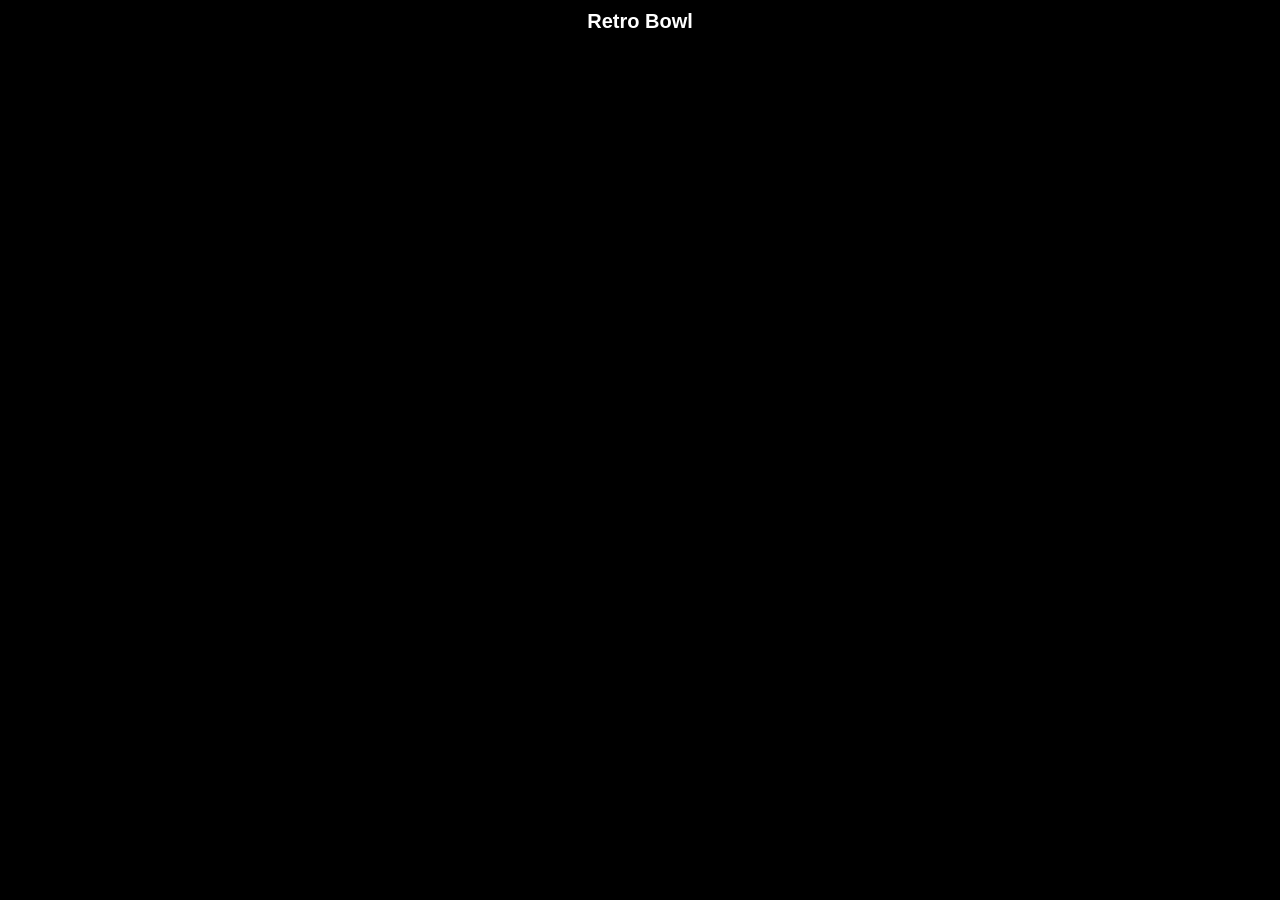
==== commit 6b06ea7a: "Replace game page with supplied Retro Bowl version" ====
--- a/index.html
+++ b/index.html
@@ -1,666 +1,20 @@
-<!DOCTYPE html><html><head><meta charset="utf-8"><meta name="download_date" content="2026-11-13T19:57:26.843Z"/>
-    <meta http-equiv="X-UA-Compatible" content="IE=edge">
-    <meta name="viewport" content="width=device-width, initial-scale=1.0">
-    <title>Retro Bowl - Play Unblocked Game</title>
-    <meta name="description" content="Play Retro Bowl unblocked! Dive into Retro Bowl, a captivating blend of classic arcade football and strategic team management. Lead your team to victory in the season!">
-    <meta name="keywords" content="retro, bowl, game, play, online, free, unblocked, college">
-
-
-    <link rel="apple-touch-icon" sizes="180x180" href="https://retrobowl.org/assets/img/favicon/apple-touch-icon.png">
-    <link rel="icon" type="image/png" sizes="32x32" href="https://retrobowl.org/assets/img/favicon/favicon-32x32.png">
-    <link rel="icon" type="image/png" sizes="16x16" href="https://retrobowl.org/assets/img/favicon/favicon-16x16.png">
-    <link rel="manifest" href="https://retrobowl.org/assets/img/favicon/site.webmanifest">
-    <link rel="mask-icon" href="https://retrobowl.org/assets/img/favicon/safari-pinned-tab.svg" color="#538c26">
-    <meta name="msapplication-TileColor" content="#538c26">
-    <meta name="theme-color" content="#538c26">
-
-    <meta property="og:title" content="Retro Bowl - Play Unblocked Game">
-    <meta property="og:description" content="Play Retro Bowl unblocked! Dive into Retro Bowl, a captivating blend of classic arcade football and strategic team management. Lead your team to victory in the season!">
-    <meta property="og:locale" content="en">
-    <meta property="og:type" content="website">
-    <meta property="og:url" content="https://retrobowl.org">
-    <meta property="og:site_name" content="Retro Bowl - Play Unblocked Game">
-    <meta property="og:width" content="1024">
-    <meta property="og:height" content="1024">
-    <meta property="og:image" content="https://retrobowl.org/assets/img/retro-bowl.png">
-    <meta name="twitter:card" content="summary">
-    <meta name="twitter:title" content="Retro Bowl - Play Unblocked Game">
-    <meta name="twitter:description" content="Play Retro Bowl unblocked! Dive into Retro Bowl, a captivating blend of classic arcade football and strategic team management. Lead your team to victory in the season!">
-    <meta name="twitter:image" content="https://retrobowl.org/assets/img/retro-bowl.png">
-
-    <meta name="csrf-token" content="IrHgqVJSKPPcxCTPTAILhW0aEjHxbLP4xYvp3DHg">
-
-    <script src="../_external/ajax.googleapis.com/ajax/libs/jquery/3.7.1/jquery.min.js"></script>
-    <link href="assets/css/vendor.min.v1.18.css" rel="stylesheet">
-    <link href="assets/css/app.v1.18.css" rel="stylesheet">
-
-
-    <script async="" src="../_external/pagead2.googlesyndication.com/pagead/js/adsbygoogle.client_ca-pub-1851068468056357.js"></script>
-
-    <!-- Google tag (gtag.js) -->
-    <script async="" src="../_external/www.googletagmanager.com/gtag/js.id_G-F2WD2XCNN9.js"></script>
-    <script>
-      window.dataLayer = window.dataLayer || [];
-      function gtag(){dataLayer.push(arguments);}
-      gtag('js', new Date());
-    
-      gtag('config', 'G-F2WD2XCNN9');
-    </script>
-
-    <script type="application/ld+json">
-{
-    "@context": "http://schema.org",
-    "@type": "Product",
-    "brand": "https://retrobowl.org",
-    "name": "Retro Bowl - Play Unblocked Game",
-    "description": "Play Retro Bowl unblocked! Dive into Retro Bowl, a captivating blend of classic arcade football and strategic team management. Lead your team to victory in the season!",
-    "category": "Productivity",
-    "image": "https://retrobowl.org/assets/img/retro-bowl.png",
-    "aggregateRating": {
-        "@type": "AggregateRating",
-        "worstRating": "1",
-        "bestRating": "5"
-                    ,"ratingValue": "4.9",
-        "ratingCount": "142"
-                }
-    }
-</script>
+<!DOCTYPE html>
+<html lang="en">
+<head>
+  <meta charset="utf-8">
+  <meta name="viewport" content="width=device-width, initial-scale=1">
+  <title>Retro Bowl</title>
+  <style>
+    * { box-sizing: border-box; }
+    html, body { margin: 0; min-height: 100%; background: #000; }
+    body { display: flex; flex-direction: column; align-items: center; }
+    h1 { color: #fff; font: 700 20px Arial, sans-serif; margin: 10px 0; }
+    .game { width: min(960px, 100vw); height: min(540px, calc(100vh - 44px)); min-height: 360px; border: 0; }
+  </style>
 </head>
 <body>
-
-    <div class="wrapper">
-
-        
-<script type="application/ld+json">
-    {
-        "@context": "https://schema.org",
-        "@graph": [
-            {
-                "@type": "Organization",
-                "@id": "https://retrobowl.org/#organization",
-                "name": "Retro Bowl",
-                "url": "https://retrobowl.org/",
-                "sameAs": []
-            },
-            {
-                "@type": "WebSite",
-                "@id": "https://retrobowl.org/#website",
-                "url": "https://retrobowl.org/",
-                "name": "Retro Bowl",
-                "publisher": {
-                    "@id": "https://retrobowl.org/#organization"
-                }
-            },
-            {
-                "@type": "WebPage",
-                "@id": "https://retrobowl.org#webpage",
-                "url": "https://retrobowl.org",
-                "inLanguage": "en",
-                "name": "Retro Bowl Unblocked",
-                "isPartOf": {
-                    "@id": "https://retrobowl.org#website"
-                },
-                "image": {
-                    "@type": "ImageObject",
-                    "@id": "https://retrobowl.org#primaryimage",
-                    "url": "https://retrobowl.org/assets/img/retro-bowl.png",
-                    "width": 1024,
-                    "height": 1024
-                },
-                "primaryImageOfPage": {
-                    "@id": "https://retrobowl.org#primaryimage"
-                },
-                "datePublished": "2021-04-12T19:42:27-12:00",
-                "description": "Retro Bowl combines American football gameplay with team management. Players act as both the manager, handling roster decisions and morale, and the quarterback during games. The objective is to score by either running or passing the ball, while strategic decisions affect the team&#039;s performance. Wins improve your team, leading towards the season&#039;s goal: winning the Retro Bowl championship. Success in the game relies on balancing team management with skillful play execution, encapsulated in a nostalgic, retro gaming experience."
-            }
-        ]
-    }
-</script>
-
-<script type="application/ld+json">
-    {
-        "@context": "http://schema.org",
-        "@type": "HowTo",
-        "name": "How to play Retro Bowl?",
-        "url": "https://retrobowl.org",
-        "inLanguage": "https://retrobowl.org",
-        "image": {
-            "@type": "ImageObject",
-            "url": "https://retrobowl.org/assets/img/retro-bowl.png"
-        },
-        "step": [
-            {
-                "@type": "HowToStep",
-                "position": 1,
-                "name": "Choose Your Team",
-                "text": "Start by selecting your favorite team. Customize your team&#039;s name, jersey colors, and roster as you progress."
-            },
-            {
-                "@type": "HowToStep",
-                "position": 2,
-                "name": "Manage Your Team",
-                "text": "Before hitting the field, manage your team&#039;s roster, sign new players, and handle press duties to boost morale. Your management decisions affect your team&#039;s performance."
-            },
-            {
-                "@type": "HowToStep",
-                "position": 3,
-                "name": "Understand the Controls",
-                "text": "Gameplay is turn-based, with offensive plays focusing on passing or running the ball. Use the on-screen buttons or keyboard keys to control your quarterback&#039;s throws and your players&#039; movements."
-            },
-            {
-                "@type": "HowToStep",
-                "position": 4,
-                "name": "Play the Game",
-                "text": "On offense, decide between running or passing plays. On defense, the game simulates the outcome, but your offensive strategy and team management influence your defense indirectly."
-            },
-            {
-                "@type": "HowToStep",
-                "position": 5,
-                "name": "Score Points and Win",
-                "text": "Aim to score touchdowns, field goals, or two-point conversions. Manage the clock and use your team&#039;s strengths to outscore the opposition. Winning games improves your team&#039;s standing, leading to playoff opportunities and the chance to win the Retro Bowl championship."
-            }
-        ]
-    }
-</script>
-
-<script type="application/ld+json">
-    {
-        "@context": "https://schema.org",
-        "@type": "FAQPage",
-        "mainEntity": [
-            {
-                "@type": "Question",
-                "name": "What is Retro Bowl?",
-                "acceptedAnswer": {
-                    "@type": "Answer",
-                    "text": "Retro Bowl is a retro-style American football game that combines team management with arcade-style gameplay. Players act as both the team's manager and its quarterback, making strategic decisions and executing plays on the field."
-                }
-            },
-            {
-                "@type": "Question",
-                "name": "Can I customize my team in Retro Bowl?",
-                "acceptedAnswer": {
-                    "@type": "Answer",
-                    "text": "Yes, you can customize your team by selecting your favorite team, changing the team's name, colors, and managing the roster. This includes signing new players and making trades to improve your team."
-                }
-            },
-            {
-                "@type": "Question",
-                "name": "How do I control the quarterback and make plays?",
-                "acceptedAnswer": {
-                    "@type": "Answer",
-                    "text": "Use the on-screen buttons or keyboard arrows to control the quarterback. For passing plays, aim and swipe or click to throw the ball to your receivers. For running plays, control the player with the ball using directional inputs."
-                }
-            },
-            {
-                "@type": "Question",
-                "name": "How does scoring work in Retro Bowl?",
-                "acceptedAnswer": {
-                    "@type": "Answer",
-                    "text": "Scoring in Retro Bowl follows standard American football rules. Touchdowns score 6 points, with an option for an extra point field goal or a two-point conversion. Field goals score 3 points."
-                }
-            },
-            {
-                "@type": "Question",
-                "name": "How can I win games in Retro Bowl?",
-                "acceptedAnswer": {
-                    "@type": "Answer",
-                    "text": "Winning games requires a balance of effective team management, strategic play-calling, and skillful execution of plays. Score more points than the opposition by the end of the game to win."
-                }
-            },
-            {
-                "@type": "Question",
-                "name": "What happens if I win the Retro Bowl championship?",
-                "acceptedAnswer": {
-                    "@type": "Answer",
-                    "text": "Winning the Retro Bowl championship rewards you with a trophy and enhances your team's prestige. It also unlocks new challenges and opportunities to build an even stronger team for future seasons."
-                }
-            }
-        ]
-    }
-</script>
-
-<div class="wrapper__content">
-    <style>
-        body {
-            color: #ccc;
-            margin: 0;
-            padding: 0;
-            border: 0;
-        }
-
-        canvas {
-            image-rendering: optimizeSpeed;
-            -webkit-interpolation-mode: nearest-neighbor;
-            -ms-touch-action: none;
-            margin: 0;
-            padding: 0;
-            border: 0;
-        }
-
-        :-webkit-full-screen #canvas {
-            width: 100%;
-            height: 100%;
-        }
-
-        div.gm4html5_div_class {
-            margin: 0;
-            border: 0;
-            position: relative;
-            padding: 0 0 56.25%;
-        }
-
-        /* START - Login Dialog Box */
-        div.gm4html5_login {
-            padding: 20px;
-            position: absolute;
-            border: solid 2px #000;
-            background-color: #404040;
-            color: #0f0;
-            border-radius: 15px;
-            box-shadow: #101010 20px 20px 40px;
-        }
-
-        div.gm4html5_cancel_button {
-            float: right;
-        }
-
-        div.gm4html5_login_button {
-            float: left;
-        }
-
-        div.gm4html5_login_header {
-            text-align: center;
-        }
-
-        /* END - Login Dialog Box */
-        :-webkit-full-screen {
-            width: 100%;
-            height: 100%;
-        }
-    </style>
-
-    <div class="gm4html5_div_class" id="gm4html5_div_id">
-        <img src="html5game/splash.png" id="GM4HTML5_loadingscreen" alt="GameMaker:HTML5 loading screen" style="display:none;
-  position: absolute;
-  inset: 50% -50% -50% 50%;
-  transform: translate(-50%, -50%);">
-        <!-- Create the canvas element the game draws to -->
-        <canvas id="canvas" width="960" height="540" style="
-  position: absolute;
-  inset: 50% -50% -50% 50%;
-  transform: translate(-50%, -50%);">
-            <p>Your browser doesn't support HTML5 canvas.</p>
-        </canvas>
-    </div>
-
-    <!-- Run the game code -->
-    <script type="text/javascript" src="html5game/RetroBowl.WAEAC_3633155445.js"></script>
-    <script>window.onload = GameMaker_Init;</script>
-
-        
-    <!-- other games -->
-        <section class="other-games section-indent" id="other-games" style="padding-top:0;">
-            <div class="container">
-                <div class="section-heading" style="background: #e8f5d0;">
-                    <h2 class="section-heading__title">Play Other Games</h2>
-                </div>
-                <div class="other-games__wrapper">
-                    <a href="https://krillion.game/" class="other-games__item" target="_blank">
-                        <picture class="other-games__img">
-                            <img src="assets/img/krillion-play.png" alt="Krillion">
-                        </picture>
-                        <div class="other-games__body">
-                            <span class="other-games__title">Krillion</span>
-                            <span class="other-games__description">Name rare answers. Dive deeper.</span>
-                        </div>
-                    </a>
-                    <a href="https://driftboss.org/" class="other-games__item" target="_blank">
-                        <picture class="other-games__img">
-                            <img src="assets/img/drift-boss-play.png" alt="Drift Boss">
-                        </picture>
-                        <div class="other-games__body">
-                            <span class="other-games__title">Drift Boss</span>
-                            <span class="other-games__description">Addictive one-button drifting 🚗 game</span>
-                        </div>
-                    </a>
-                    <a href="https://snowrider.com/" class="other-games__item" target="_blank">
-                        <picture class="other-games__img">
-                            <img src="assets/img/snow-rider-play.png" alt="Snow Rider">
-                        </picture>
-                        <div class="other-games__body">
-                            <span class="other-games__title">Snow Rider</span>
-                            <span class="other-games__description">Speedy sledding through snowy obstacles</span>
-                        </div>
-                    </a>
-                    <a href="https://blockbreaker.io/" class="other-games__item" target="_blank">
-                        <picture class="other-games__img">
-                            <img src="assets/img/block-breaker-play.png" alt="Block Breaker">
-                        </picture>
-                        <div class="other-games__body">
-                            <span class="other-games__title">Block Breaker</span>
-                            <span class="other-games__description">Play Google Block Breaker game</span>
-                        </div>
-                    </a>
-                    <a href="https://snakegame.org/" class="other-games__item" target="_blank">
-                        <picture class="other-games__img">
-                            <img src="assets/img/google-snake-play.png" alt="Google Snake">
-                        </picture>
-                        <div class="other-games__body">
-                            <span class="other-games__title">Snake Game</span>
-                            <span class="other-games__description">Make the snake 🐍 as long as possible</span>
-                        </div>
-                    </a>
-                    <a href="https://blockblast.game/" class="other-games__item" target="_blank">
-                        <picture class="other-games__img">
-                            <img src="assets/img/block-blast-play.png" alt="Block Blast">
-                        </picture>
-                        <div class="other-games__body">
-                            <span class="other-games__title">Block Blast</span>
-                            <span class="other-games__description">Place blocks, clear rows, and score points!</span>
-                        </div>
-                    </a>
-                    <a href="https://dinosaur.gg/" class="other-games__item" target="_blank">
-                        <picture class="other-games__img">
-                            <img src="assets/img/dinosaur-play.png" alt="Dinosaur Game">
-                        </picture>
-                        <div class="other-games__body">
-                            <span class="other-games__title">Dinosaur Game</span>
-                            <span class="other-games__description">Play Google Dino 🦖 T-Rex game</span>
-                        </div>
-                    </a>
-                    <a href="https://watermelongame.com/" class="other-games__item" target="_blank">
-                        <picture class="other-games__img">
-                            <img src="assets/img/watermelon-play.png" alt="Watermelon Game">
-                        </picture>
-                        <div class="other-games__body">
-                            <span class="other-games__title">Watermelon Game</span>
-                            <span class="other-games__description">Merge fruits and get a watermelon!</span>
-                        </div>
-                    </a>
-                    <a href="https://sprunki.gg/" class="other-games__item" target="_blank">
-                        <picture class="other-games__img">
-                            <img src="assets/img/sprunki-play.png" alt="Sprunki Incredibox">
-                        </picture>
-                        <div class="other-games__body">
-                            <span class="other-games__title">Sprunki</span>
-                            <span class="other-games__description">Create music with the Sprunki Incredibox game</span>
-                        </div>
-                    </a>
-                    <a href="https://flappybird.gg/" class="other-games__item" target="_blank">
-                        <picture class="other-games__img">
-                            <img src="assets/img/flappy-bird-play.png" alt="Flappy Bird">
-                        </picture>
-                        <div class="other-games__body">
-                            <span class="other-games__title">Flappy Bird</span>
-                            <span class="other-games__description">Play the classic Flappy Bird game</span>
-                        </div>
-                    </a>
-                </div>
-            </div>
-        </section>
-        <!-- end of other games -->
-    <!-- description -->
-    <section class="description section-indent-sm" id="description">
-        <div class="container">
-            <div class="description__wrapper">
-                <picture class="description__img">
-                    <img src="assets/img/logo.svg" alt="Retro Bowl">
-                </picture>
-                <div class="description__body">
-                    <h1 class="description__title">Retro Bowl Unblocked</h1>
-                    <p class="description__description">Retro Bowl combines American football gameplay with team management. Players act as both the manager, handling roster decisions and morale, and the quarterback during games. The objective is to score by either running or passing the ball, while strategic decisions affect the team's performance. Wins improve your team, leading towards the season's goal: winning the Retro Bowl championship. Success in the game relies on balancing team management with skillful play execution, encapsulated in a nostalgic, retro gaming experience.</p>
-                    <ul class="description__list">
-                        <li class="description__list-item">
-                            <a href="index.html" class="description__link">How to play</a>
-                        </li>
-                        <li class="description__list-item">
-                            <a href="index.html" class="description__link">FAQ</a>
-                        </li>
-                        <li class="description__list-item">
-                            <a href="about.html" class="description__link">About</a>
-                        </li>
-                    </ul>
-                </div>
-            </div>
-        </div>
-    </section>
-    <!-- end of description -->
-
-    <!-- how to play -->
-    <section class="how-to section-indent" id="how-to">
-        <div class="container">
-            <div class="section-heading" style="background: #f5ecd1;">
-                <h2 class="section-heading__title">How to play Retro Bowl?</h2>
-            </div>
-            <ul class="how-to__wrapper">
-                <li class="how-to__item">
-                    <div class="how-to__elem">
-                        <h3 class="how-to__title">Choose Your Team</h3>
-                        <div class="how-to__content">
-                            <p class="how-to__description">Start by selecting your favorite team. Customize your team's name, jersey colors, and roster as you progress.</p>
-                        </div>
-                    </div>
-                </li>
-                <li class="how-to__item">
-                    <div class="how-to__elem">
-                        <h3 class="how-to__title">Manage Your Team</h3>
-                        <div class="how-to__content">
-                            <p class="how-to__description">Before hitting the field, manage your team's roster, sign new players, and handle press duties to boost morale. Your management decisions affect your team's performance.</p>
-                        </div>
-                    </div>
-                </li>
-                <li class="how-to__item">
-                    <div class="how-to__elem">
-                        <h3 class="how-to__title">Understand the Controls</h3>
-                        <div class="how-to__content">
-                            <p class="how-to__description">Gameplay is turn-based, with offensive plays focusing on passing or running the ball. Use the on-screen buttons or keyboard keys to control your quarterback's throws and your players' movements.</p>
-                        </div>
-                    </div>
-                </li>
-                <li class="how-to__item">
-                    <div class="how-to__elem">
-                        <h3 class="how-to__title">Play the Game</h3>
-                        <div class="how-to__content">
-                            <p class="how-to__description">Gameplay is turn-based, with offensive plays focusing on passing or running the ball. Use the on-screen buttons or keyboard keys to control your quarterback's throws and your players' movements.</p>
-                        </div>
-                    </div>
-                </li>
-                <li class="how-to__item">
-                    <div class="how-to__elem">
-                        <h3 class="how-to__title">Score Points and Win</h3>
-                        <div class="how-to__content">
-                            <p class="how-to__description">Aim to score touchdowns, field goals, or two-point conversions. Manage the clock and use your team's strengths to outscore the opposition. Winning games improves your team's standing, leading to playoff opportunities and the chance to win the Retro Bowl championship.</p>
-                        </div>
-                    </div>
-                </li>
-            </ul>
-        </div>
-    </section>
-    <!-- end of how to play -->
-
-    <!-- faq -->
-    <section class="faq section-indent" id="faq">
-        <div class="container">
-            <div class="section-heading" style="background: #efe7f7;">
-                <h2 class="section-heading__title">Frequently Asked Questions</h2>
-            </div>
-            <div class="faq__wrapper">
-                <div class="accordeon faq__item is--open">
-                    <h3 class="accordeon__trigger">What is Retro Bowl?</h3>
-                    <div class="accordeon__wrapper" style="display: block;">
-                        <div class="accordeon__content">
-                            Retro Bowl is a retro-style American football game that combines team management with arcade-style gameplay. Players act as both the team's manager and its quarterback, making strategic decisions and executing plays on the field.
-                        </div>
-                    </div>
-                </div>
-                <div class="accordeon faq__item">
-                    <h3 class="accordeon__trigger">Can I customize my team in Retro Bowl?</h3>
-                    <div class="accordeon__wrapper">
-                        <div class="accordeon__content">
-                            Yes, you can customize your team by selecting your favorite team, changing the team's name, colors, and managing the roster. This includes signing new players and making trades to improve your team.
-                        </div>
-                    </div>
-                </div>
-                <div class="accordeon faq__item">
-                    <h3 class="accordeon__trigger">How do I control the quarterback and make plays?</h3>
-                    <div class="accordeon__wrapper">
-                        <div class="accordeon__content">
-                            Use the on-screen buttons or keyboard arrows to control the quarterback. For passing plays, aim and swipe or click to throw the ball to your receivers. For running plays, control the player with the ball using directional inputs.
-                        </div>
-                    </div>
-                </div>
-                <div class="accordeon faq__item">
-                    <h3 class="accordeon__trigger">How does scoring work in Retro Bowl?</h3>
-                    <div class="accordeon__wrapper">
-                        <div class="accordeon__content">
-                            Scoring in Retro Bowl follows standard American football rules. Touchdowns score 6 points, with an option for an extra point field goal or a two-point conversion. Field goals score 3 points.
-                        </div>
-                    </div>
-                </div>
-                <div class="accordeon faq__item">
-                    <h3 class="accordeon__trigger">How can I win games in Retro Bowl?</h3>
-                    <div class="accordeon__wrapper">
-                        <div class="accordeon__content">
-                            Winning games requires a balance of effective team management, strategic play-calling, and skillful execution of plays. Score more points than the opposition by the end of the game to win.
-                        </div>
-                    </div>
-                </div>
-                <div class="accordeon faq__item">
-                    <h3 class="accordeon__trigger">What happens if I win the Retro Bowl championship?</h3>
-                    <div class="accordeon__wrapper">
-                        <div class="accordeon__content">
-                            Winning the Retro Bowl championship rewards you with a trophy and enhances your team's prestige. It also unlocks new challenges and opportunities to build an even stronger team for future seasons.
-                        </div>
-                    </div>
-                </div>
-            </div>
-        </div>
-    </section>
-    <!-- end of faq -->
-
-    <!-- features -->
-    <section class="features section-indent" id="features">
-        <div class="container">
-            <div class="section-heading" style="background: #f6eaed;">
-                <h2 class="section-heading__title">Key Features of the Retro Bowl game</h2>
-            </div>
-            <div class="features__wrapper">
-                <article class="features__item">
-                    <picture class="features__img">
-                        <img src="assets/img/feature-01.svg" alt="Retro Aesthetics" title="Retro Aesthetics">
-                    </picture>
-                    <div class="features__body">
-                        <h3 class="features__title">Retro Aesthetics</h3>
-                        <p class="features__description">The game boasts charming retro graphics and sound effects, reminiscent of classic sports video games, providing a nostalgic experience for players.</p>
-                    </div>
-                </article>
-                <article class="features__item">
-                    <picture class="features__img">
-                        <img src="assets/img/feature-02.svg" alt="Team Management" title="Team Management">
-                    </picture>
-                    <div class="features__body">
-                        <h3 class="features__title">Team Management</h3>
-                        <p class="features__description">Players have the opportunity to manage their team off the field, making decisions about roster changes, player signings, and other managerial aspects that affect team performance.</p>
-                    </div>
-                </article>
-                <article class="features__item">
-                    <picture class="features__img">
-                        <img src="assets/img/feature-03.svg" alt="Customization Options" title="Customization Options">
-                    </picture>
-                    <div class="features__body">
-                        <h3 class="features__title">Customization Options</h3>
-                        <p class="features__description">Retro Bowl allows for the customization of team names, colors, and logos, giving players a personalized gaming experience.</p>
-                    </div>
-                </article>
-                <article class="features__item">
-                    <picture class="features__img">
-                        <img src="assets/img/feature-04.svg" alt="Simple Controls" title="Simple Controls">
-                    </picture>
-                    <div class="features__body">
-                        <h3 class="features__title">Simple Controls</h3>
-                        <p class="features__description">The game is designed with straightforward controls for both offense and defense, making it accessible to players of all skill levels while still offering depth in gameplay.</p>
-                    </div>
-                </article>
-                <article class="features__item">
-                    <picture class="features__img">
-                        <img src="assets/img/feature-05.svg" alt="Strategic Gameplay" title="Strategic Gameplay">
-                    </picture>
-                    <div class="features__body">
-                        <h3 class="features__title">Strategic Gameplay</h3>
-                        <p class="features__description">Players need to make strategic decisions, whether it's choosing between running or passing plays on offense or managing the team's morale and resources off the field.</p>
-                    </div>
-                </article>
-                <article class="features__item">
-                    <picture class="features__img">
-                        <img src="assets/img/feature-06.svg" alt="Unlimited Playtime" title="Unlimited Playtime">
-                    </picture>
-                    <div class="features__body">
-                        <h3 class="features__title">Unlimited Playtime</h3>
-                        <p class="features__description">With no energy systems or playtime limits, players can enjoy Retro Bowl for as long as they like, whether it's a quick game or hours of in-depth team management and gameplay.</p>
-                    </div>
-                </article>
-            </div>
-        </div>
-    </section>
-    <!-- end of features -->
-
-    <!-- rating -->
-<section class="rating section-indent" id="rating">
-    <div class="container">
-        <div class="section-heading" style="background: #fff2cb;">
-            <h2 class="section-heading__title">Rate RetroBowl.org</h2>
-        </div>
-        <div class="rating__wrapper">
-            <div class="rating-select rating__select starability-basic" data-section="index">
-                <input type="radio" id="star5" name="rating" value="5" class="rating-select__input" autocomplete="off">
-                <label for="star5" title="Excellent" class="rating-select__label"></label>
-                <input type="radio" id="star4" name="rating" value="4" class="rating-select__input" autocomplete="off">
-                <label for="star4" title="Good" class="rating-select__label"></label>
-                <input type="radio" id="star3" name="rating" value="3" class="rating-select__input" autocomplete="off">
-                <label for="star3" title="Average" class="rating-select__label"></label>
-                <input type="radio" id="star2" name="rating" value="2" class="rating-select__input" autocomplete="off">
-                <label for="star2" title="Poor" class="rating-select__label"></label>
-                <input type="radio" id="star1" name="rating" value="1" class="rating-select__input" autocomplete="off">
-                <label for="star1" title="Awful" class="rating-select__label"></label>
-            </div>
-            <div class="rating__group">
-                <span class="rating__value">4.9</span>
-                <span class="rating__help"><span>142</span> votes</span>
-            </div>
-        </div>
-    </div>
-</section>
-<!-- end of rating -->
-
-
-
-
-</div>
-
-        <footer class="footer" id="footer">
-    <div class="container">
-        <div class="footer__wrapper">
-            <div class="footer__inner">
-                <picture class="footer__logotype">
-                    <img src="assets/img/logo.svg" alt="Retro Bowl">
-                </picture>
-                <p class="footer__copyright">Retrobowl.org © 2026</p>
-            </div>
-            <ul class="footer__list">
-                <li class="footer__item">
-                    <a href="about.html" class="footer__link">About</a>
-                </li>
-                <li class="footer__item">
-                    <a href="mailto:hello@retrobowl.org?subject=Retro Bowl" class="footer__link">Feedback</a>
-                </li>
-                <li class="footer__item">
-                    <a href="privacy-policy.html" class="footer__link">Privacy Policy</a>
-                </li>
-            </ul>
-        </div>
-    </div>
-</footer>    </div>
-
-    
-</body>+  <h1>Retro Bowl</h1>
+  <iframe class="game" title="Retro Bowl game" scrolling="no" allowfullscreen
+    src="https://zayaruzostreetorgan.com/uploads/5/5/6/7/5567194/custom_themes/226112567625258737/files/index.html"></iframe>
+</body>
+</html>
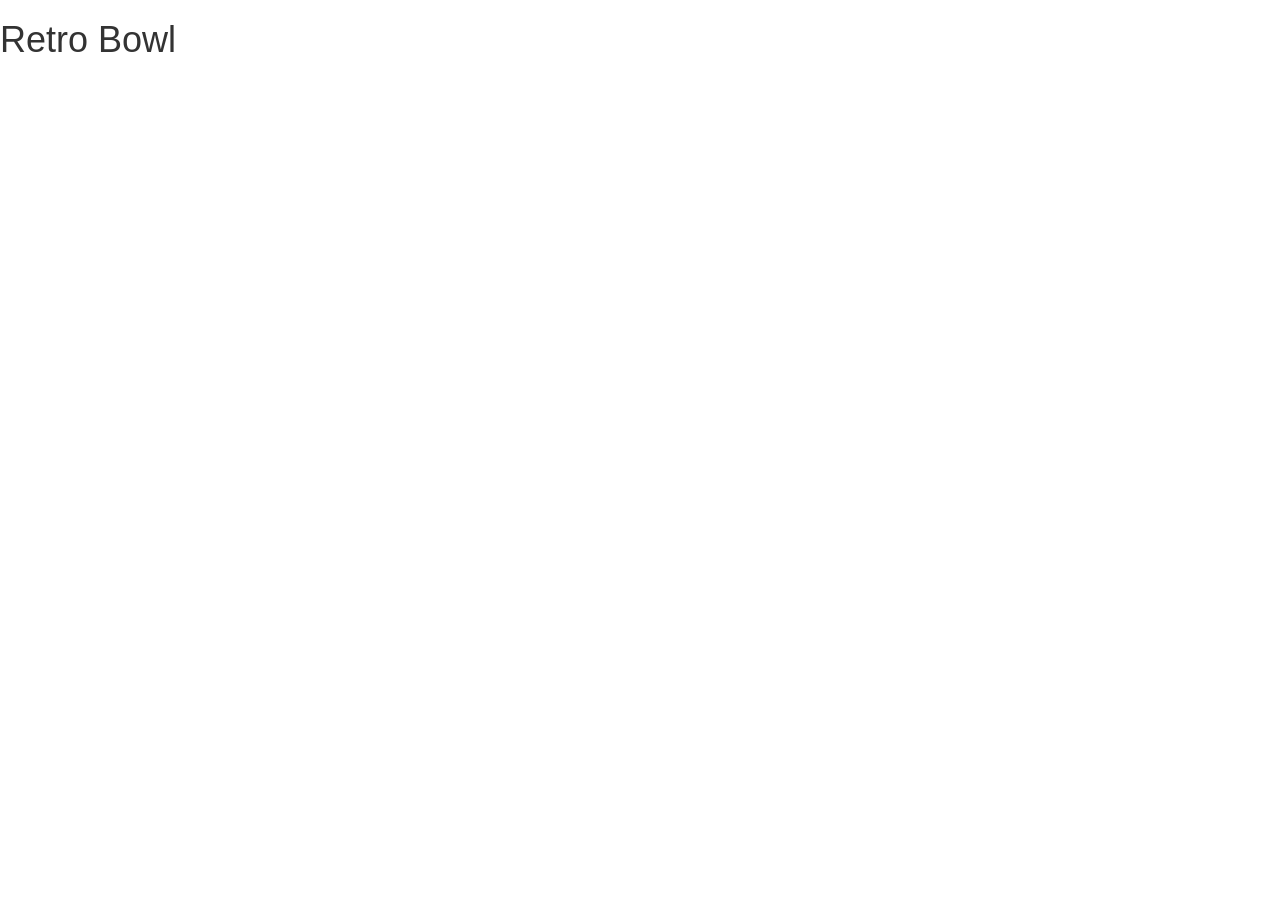
==== commit 308be891: "NEW" ====
--- a/index.html
+++ b/index.html
@@ -1,20 +1,91 @@
+
 <!DOCTYPE html>
 <html lang="en">
-<head>
-  <meta charset="utf-8">
-  <meta name="viewport" content="width=device-width, initial-scale=1">
-  <title>Retro Bowl</title>
-  <style>
-    * { box-sizing: border-box; }
-    html, body { margin: 0; min-height: 100%; background: #000; }
-    body { display: flex; flex-direction: column; align-items: center; }
-    h1 { color: #fff; font: 700 20px Arial, sans-serif; margin: 10px 0; }
-    .game { width: min(960px, 100vw); height: min(540px, calc(100vh - 44px)); min-height: 360px; border: 0; }
-  </style>
-</head>
-<body>
-  <h1>Retro Bowl</h1>
-  <iframe class="game" title="Retro Bowl game" scrolling="no" allowfullscreen
-    src="https://zayaruzostreetorgan.com/uploads/5/5/6/7/5567194/custom_themes/226112567625258737/files/index.html"></iframe>
-</body>
+    <head>
+        
+      <link rel="icon" sizes="192x192" href="img/icon.jpg">
+      <link rel="shortcut icon" href="img/icon.jpg" type="image/x-icon"/>
+      <link rel="apple-touch-icon" href="img/icon.jpg" type="image/x-icon"/>
+        
+        <link rel="stylesheet" href="https://maxcdn.bootstrapcdn.com/bootstrap/3.3.7/css/bootstrap.min.css">  
+        <title>Retro Bowl | 3kh0</title>
+        
+   <meta name="viewport" content="width=device-width, initial-scale=1.0">
+   <meta content="https://3kh0.github.io/retro-bowl" property="og:url" />
+   <meta content="img/icon.jpg" property="og:image" />
+   <meta content="#000000" data-react-helmet="true" name="theme-color" />
+   <meta name="title" content="3kh0.github.io">
+   <meta name="description" content="Retro Bowl is an American style football game created by New Star Games. Are you ready to manage your dream team into victory? Be the boss of your NFL franchise, expand your roster, take care of your press duties to keep your team and fans happy.">
+   <meta name="keywords" content="games, ad blocker, trolls, unblocked games, web games, online games, fun, tags">
+   <meta name="robots" content="index, follow">
+   <meta http-equiv="Content-Type" content="text/html; charset=utf-8">
+   <meta name="language" content="English">
+   <meta name="revisit-after" content="1 days">
+   <meta name="author" content="3kh0">
+
+        <!-- Set the background colour of the document -->
+        <style>
+            body {
+              background: #0;
+              margin: 0px;
+              padding: 0px;
+              border: 0px;
+            }
+            canvas {
+                      image-rendering: optimizeSpeed;
+                      -webkit-interpolation-mode: nearest-neighbor;
+                      -ms-touch-action: none;
+                      margin: 0px;
+                      padding: 0px;
+                      border: 0px;
+            }
+            :-webkit-full-screen #canvas {
+                 width: 100%;
+                 height: 100%;
+            }
+            div.gm4html5_div_class
+            {
+              margin: 0px;
+              padding: 0px;
+              border: 0px;
+            }
+            /* START - Login Dialog Box */
+            div.gm4html5_login
+            {
+                 padding: 20px;
+                 position: absolute;
+                 border: solid 2px #000000;
+                 background-color: #404040;
+                 color:#00ff00;
+                 border-radius: 15px;
+                 box-shadow: #101010 20px 20px 40px;
+            }
+            div.gm4html5_cancel_button
+            {
+                 float: right;
+            }
+            div.gm4html5_login_button
+            {
+                 float: left;
+            }
+            div.gm4html5_login_header
+            {
+                 text-align: center;
+            }
+            .game{
+                 margin-left: auto;
+                 margin-right: auto;
+            }
+            /* END - Login Dialog Box */
+            :-webkit-full-screen {
+               width: 100%;
+               height: 100%;
+            }
+        </style>
+    </head>
+
+    <body>
+        <h1>Retro Bowl</h1>
+        <iframe class="game" width="960" height="540" scrolling="no" frameborder="0" allowtransparency="true" src="https://zayaruzostreetorgan.com/uploads/5/5/6/7/5567194/custom_themes/226112567625258737/files/index.html"></iframe>
+    </body>
 </html>
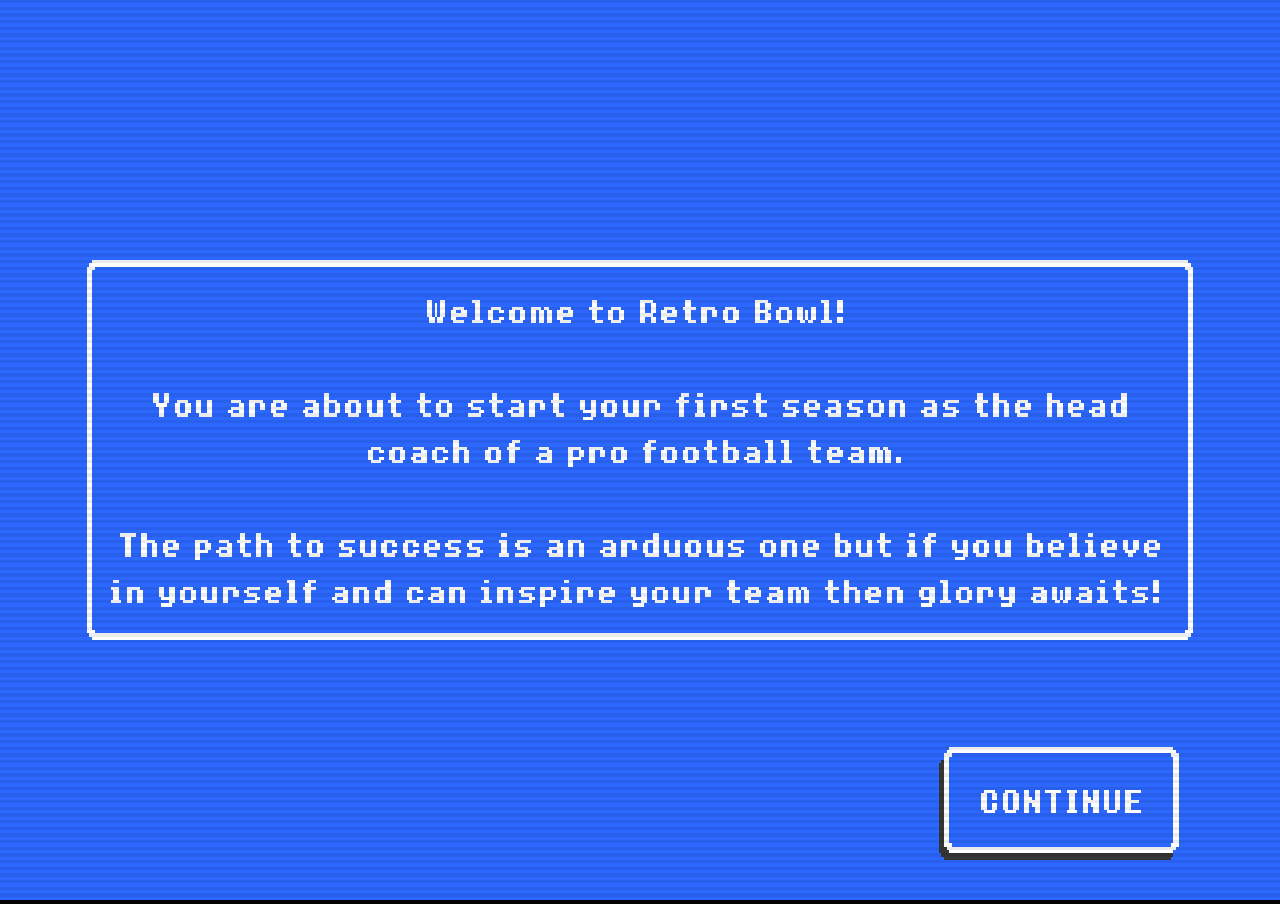
==== commit b2fa341d: "Retry?" ====
--- a/index.html
+++ b/index.html
@@ -1,35 +1,22 @@
-
 <!DOCTYPE html>
 <html lang="en">
+    <a><a>
     <head>
-        
-      <link rel="icon" sizes="192x192" href="img/icon.jpg">
-      <link rel="shortcut icon" href="img/icon.jpg" type="image/x-icon"/>
-      <link rel="apple-touch-icon" href="img/icon.jpg" type="image/x-icon"/>
-        
-        <link rel="stylesheet" href="https://maxcdn.bootstrapcdn.com/bootstrap/3.3.7/css/bootstrap.min.css">  
-        <title>Retro Bowl | 3kh0</title>
-        
-   <meta name="viewport" content="width=device-width, initial-scale=1.0">
-   <meta content="https://3kh0.github.io/retro-bowl" property="og:url" />
-   <meta content="img/icon.jpg" property="og:image" />
-   <meta content="#000000" data-react-helmet="true" name="theme-color" />
-   <meta name="title" content="3kh0.github.io">
-   <meta name="description" content="Retro Bowl is an American style football game created by New Star Games. Are you ready to manage your dream team into victory? Be the boss of your NFL franchise, expand your roster, take care of your press duties to keep your team and fans happy.">
-   <meta name="keywords" content="games, ad blocker, trolls, unblocked games, web games, online games, fun, tags">
-   <meta name="robots" content="index, follow">
-   <meta http-equiv="Content-Type" content="text/html; charset=utf-8">
-   <meta name="language" content="English">
-   <meta name="revisit-after" content="1 days">
-   <meta name="author" content="3kh0">
-
-        <!-- Set the background colour of the document -->
+        <meta http-equiv="X-UA-Compatible" content="IE=edge" />
+        <meta http-equiv="pragma" content="no-cache"/>
+        <meta name="apple-mobile-web-app-capable" content="yes" />
+        <meta name ="viewport" content="width=device-width, initial-scale=1.0, maximum-scale=1.0, user-scalable=0" />
+        <meta name="apple-mobile-web-app-status-bar-style" content="black-translucent" />
+        <meta charset="utf-8"/>
+        <title>Bandruf#1</title>
         <style>
             body {
-              background: #0;
+              background: #000;
+              color:#cccccc;
               margin: 0px;
               padding: 0px;
               border: 0px;
+              overflow: hidden;
             }
             canvas {
                       image-rendering: optimizeSpeed;
@@ -40,8 +27,8 @@
                       border: 0px;
             }
             :-webkit-full-screen #canvas {
-                 width: 100%;
-                 height: 100%;
+                 width: 80%;
+                 height: 80%;
             }
             div.gm4html5_div_class
             {
@@ -72,20 +59,29 @@
             {
                  text-align: center;
             }
-            .game{
-                 margin-left: auto;
-                 margin-right: auto;
-            }
             /* END - Login Dialog Box */
             :-webkit-full-screen {
-               width: 100%;
-               height: 100%;
+               width: 80%;
+               height: 80%;
             }
         </style>
     </head>
 
     <body>
-        <h1>Retro Bowl</h1>
-        <iframe class="game" width="960" height="540" scrolling="no" frameborder="0" allowtransparency="true" src="https://zayaruzostreetorgan.com/uploads/5/5/6/7/5567194/custom_themes/226112567625258737/files/index.html"></iframe>
+        <div class="gm4html5_div_class" id="gm4html5_div_id">
+        <img src="html5game/splash.png" id="GM4HTML5_loadingscreen" alt="GameMaker:HTML5 loading screen" style="display:none;"/>
+            <!-- Create the canvas element the game draws to -->
+            <canvas id="canvas">
+                     <p>Your browser doesn't support HTML5 canvas.</p>
+            </canvas>
+            <script>
+                document.querySelector('canvas').width = window.innerWidth;
+                document.querySelector('canvas').height = window.innerHeight;
+            </script>
+        </div>
+
+        <!-- Run the game code -->
+        <script type="text/javascript" src="html5game/RetroBowl.js"></script>
+        <script>window.onload = GameMaker_Init;</script>
     </body>
 </html>
